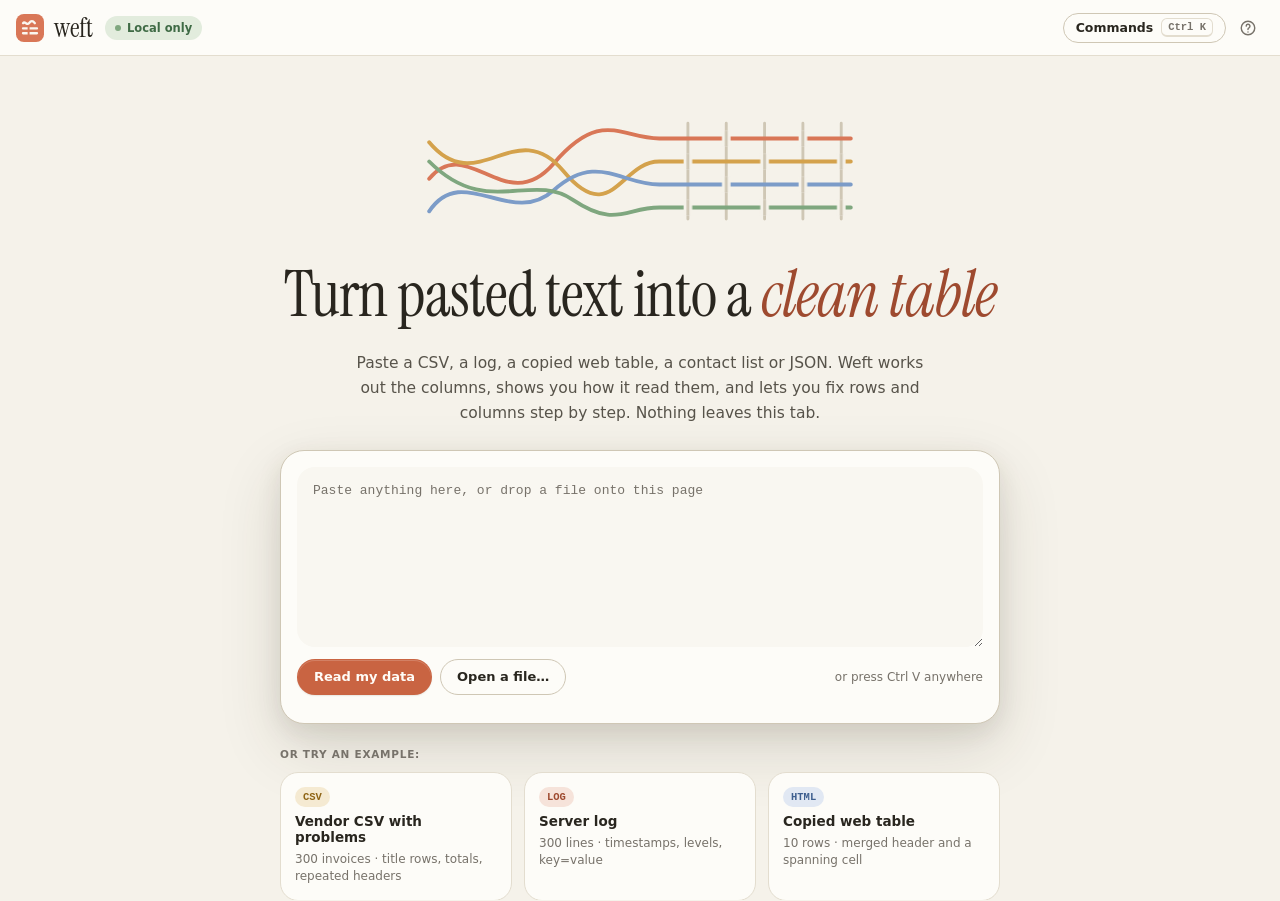
==== index.html @ 5b4f025d "feat: add progress bar for the first app load" ====
<!DOCTYPE html>
<html lang="en">
<head>
<meta charset="UTF-8">
<meta http-equiv="Content-Security-Policy" content="default-src 'self'; script-src 'self'; worker-src 'self' blob:; style-src 'self' 'unsafe-inline'; img-src 'self' data: blob:; font-src 'self'; connect-src 'none'; frame-src 'none'; object-src 'none'; base-uri 'none'; form-action 'none'">
<meta name="viewport" content="width=device-width, initial-scale=1">
<title>Weft: turn pasted text into clean tables</title>
<meta name="description" content="Paste CSV, logs, copied web tables, contact lists or JSON. Weft detects the columns, shows how it read them, and lets you clean rows and columns step by step. Runs entirely in your browser.">
<meta name="theme-color" content="#F5F2EA" media="(prefers-color-scheme: light)">
<meta name="theme-color" content="#1F1E1C" media="(prefers-color-scheme: dark)">
<link rel="icon" href="favicon.ico" sizes="16x16 32x32 48x48">
<link rel="icon" type="image/svg+xml" href="favicon.svg">
<link rel="preload" href="fonts/InstrumentSerif-Regular.ttf" as="font" type="font/ttf" crossorigin>
<link rel="preload" href="fonts/InstrumentSerif-Italic.ttf" as="font" type="font/ttf" crossorigin>
<link rel="stylesheet" href="css/weft.css">
<script src="js/theme.js"></script>
</head>
<body>
<div class="progress-bar page-progress" id="pageProgress" role="progressbar" aria-busy="true" aria-label="Loading"><i></i></div>
<div class="app">
  <header class="app-header" id="appHeader">
    <div class="brand">
      <img class="mark" src="favicon.svg" alt="" width="28" height="28">
      <span class="wordmark">weft</span>
    </div>
    <button type="button" class="pill-local" id="pillLocal" title="Your data never leaves this browser tab. Network access is blocked by this page's security policy."><i></i>Local only</button>
    <div class="file-meta hidden" id="fileMeta"><span class="fmt-tag" id="fmtTag"></span><span class="file-name" id="fileName"></span></div>
    <span class="spacer"></span>
    <div class="search-box hidden" id="searchBox" role="search">
      <svg width="16" height="16" viewBox="0 0 24 24" fill="none" stroke="currentColor" stroke-width="1.9" stroke-linecap="round" aria-hidden="true"><circle cx="11" cy="11" r="6.5"/><path d="M20 20l-4.2-4.2"/></svg>
      <input id="searchInput" type="search" placeholder="Search rows" aria-label="Search rows" autocomplete="off" spellcheck="false">
      <button type="button" class="btn btn-xs btn-secondary hidden" id="btnSearchStep" title="Keep only matching rows as a recipe step">Make this a step</button>
      <span class="kbd" id="searchHint">Ctrl F</span>
    </div>
    <div class="hdr-actions">
      <button type="button" class="btn btn-secondary btn-sm" id="btnCommands" aria-keyshortcuts="Control+K Meta+K"><span>Commands</span><span class="kbd" id="cmdHint">Ctrl K</span></button>
      <button type="button" class="btn btn-ghost btn-sm hidden hide-sm" id="btnRecipe" aria-haspopup="menu" aria-expanded="false">Recipe
        <svg width="12" height="12" viewBox="0 0 24 24" fill="none" stroke="currentColor" stroke-width="2.2" stroke-linecap="round" aria-hidden="true"><path d="M7 10l5 5 5-5"/></svg></button>
      <button type="button" class="btn btn-ghost btn-sm hidden hide-sm" id="btnNew">New</button>
      <button type="button" class="icon-btn" id="btnHelp" aria-label="Keyboard shortcuts and help" title="Keyboard shortcuts (?)">
        <svg width="18" height="18" viewBox="0 0 24 24" fill="none" stroke="currentColor" stroke-width="1.9" stroke-linecap="round" aria-hidden="true"><circle cx="12" cy="12" r="9"/><path d="M9.6 9.5a2.5 2.5 0 1 1 3.7 2.2c-.8.4-1.3 1-1.3 1.9v.4M12 17.2v.1"/></svg></button>
      <button type="button" class="btn btn-primary btn-sm hidden" id="btnExport">Export</button>
    </div>
  </header>

  <div class="reading-bar hidden" id="readingBar" aria-label="How the input was read"></div>
  <nav class="toolbar hidden" id="toolbar" aria-label="Actions"></nav>
  <div class="scrub hidden" id="scrub">
    <button type="button" class="scrub-end" id="scrubStart">Original</button>
    <div class="scrub-track" id="scrubTrack"></div>
    <button type="button" class="scrub-end" id="scrubEnd">Result</button>
    <span class="scrub-label" id="scrubLabel"></span>
  </div>
  <div class="coach hidden" id="coach" role="region" aria-label="Getting started"></div>

  <main id="emptyView" class="empty-view">
    <svg class="hero" viewBox="0 0 480 140" fill="none" stroke-linecap="round" aria-hidden="true">
      <path class="hw" stroke-width="3" d="M290 20V120M330 20V120M370 20V120M410 20V120M450 20V120"/>
      <path class="thr t1" pathLength="1" stroke-width="4" d="M20 78C60 30 100 120 150 62S220 36 260 36H460"/>
      <path class="thr t2" pathLength="1" stroke-width="4" d="M20 40C70 100 110 10 160 70S220 60 260 60H460"/>
      <path class="thr t3" pathLength="1" stroke-width="4" d="M20 112C55 60 105 130 150 90S220 84 260 84H460"/>
      <path class="thr t4" pathLength="1" stroke-width="4" d="M20 60C80 120 125 70 170 100S225 108 260 108H460"/>
      <path class="over hgap" stroke-width="9" stroke-linecap="butt" d="M330 28V44M410 28V44M290 52V68M370 52V68M450 52V68M330 76V92M410 76V92M290 100V116M370 100V116M450 100V116"/>
      <path class="over hw" stroke-width="3" stroke-linecap="butt" d="M330 28V44M410 28V44M290 52V68M370 52V68M450 52V68M330 76V92M410 76V92M290 100V116M370 100V116M450 100V116"/>
    </svg>
    <h1 id="emptyH1">Turn pasted text into a <span class="h1-accent">clean table</span></h1>
    <p class="lede">Paste a CSV, a log, a copied web table, a contact list or JSON. Weft works out the columns, shows you how it read them, and lets you fix rows and columns step by step. Nothing leaves this tab.</p>
    <div class="session-banner hidden" id="sessionBanner"></div>
    <section class="paste-card" aria-label="Paste your data">
      <textarea id="pasteArea" placeholder="Paste anything here, or drop a file onto this page" aria-label="Paste your data" spellcheck="false"></textarea>
      <div class="paste-actions">
        <button type="button" class="btn btn-primary" id="btnRead">Read my data</button>
        <button type="button" class="btn btn-secondary" id="btnOpen">Open a file…</button>
        <span class="paste-hint" id="pasteHint">or press Ctrl V anywhere</span>
      </div>
      <div class="parse-err" id="parseErr" role="alert"></div>
    </section>
    <section class="examples" aria-labelledby="exLabel">
      <span class="small-label" id="exLabel">Or try an example:</span>
      <div class="examples-grid" id="examplesGrid"></div>
    </section>
    <footer class="footnote">
      <span>Runs offline. No accounts, no uploads, no tracking.</span>
      <button type="button" class="link-btn" id="stressLink">Performance test (200,000 rows)</button>
    </footer>
  </main>

  <div class="workspace hidden" id="workspace">
    <aside class="rail" id="rail" aria-label="Recipe">
      <div class="rail-head">
        <h2>Recipe</h2><span class="count-badge" id="railCount">0</span><span class="spacer"></span>
        <button type="button" class="btn btn-primary btn-xs" id="btnAddStep"><svg width="12" height="12" viewBox="0 0 24 24" fill="none" stroke="currentColor" stroke-width="2.4" stroke-linecap="round" aria-hidden="true"><path d="M12 5v14M5 12h14"/></svg>Add step</button>
      </div>
      <div class="rail-list" id="railList"></div>
      <div class="rail-foot">
        <button type="button" class="btn btn-xs btn-ghost" id="btnRailSave">Save</button>
        <button type="button" class="btn btn-xs btn-ghost" id="btnRailLib">Library</button>
        <button type="button" class="btn btn-xs btn-ghost" id="btnRailText">Edit as text</button>
      </div>
    </aside>
    <section class="grid-wrap" aria-label="Data">
      <div class="progress-bar hidden" id="progress" role="progressbar" aria-busy="true" aria-label="Working"><i></i></div>
      <div class="vfilter hidden" id="vfilter" style="display:flex;align-items:center;gap:10px;padding:8px 16px;background:var(--slate-wash);font:500 12.5px var(--sans);border-bottom:1px solid var(--border)"></div>
      <div class="gscroll" id="gscroll" tabindex="0" role="grid" aria-label="Table" aria-multiselectable="true">
        <div id="grid" class="gsizer-wrap">
          <div class="gsizer" id="gsizer">
            <div class="ghead" id="ghead" role="row" aria-rowindex="1"></div>
            <div class="gbody" id="gbody"></div>
            <div class="selrect hidden" id="selrect"></div>
          </div>
        </div>
        <div class="grid-empty hidden" id="gridEmpty"></div>
      </div>
    </section>
    <aside class="inspector" id="inspector" aria-label="Inspector">
      <div class="insp-tabs" id="inspTabs" role="tablist">
        <button type="button" class="insp-tab" role="tab" data-tab="suggestions" aria-selected="true">Suggestions<span class="count-badge hidden" id="issueCount"></span></button>
        <button type="button" class="insp-tab" role="tab" data-tab="column" aria-selected="false" tabindex="-1">Column</button>
        <button type="button" class="insp-tab" role="tab" data-tab="cell" aria-selected="false" tabindex="-1">Cell</button>
      </div>
      <div class="insp-body" id="inspBody" role="tabpanel"></div>
    </aside>
  </div>
  <footer class="status-bar hidden" id="statusBar" aria-live="off"></footer>
</div>

<div class="drop-overlay" id="dropOverlay" aria-hidden="true"><img src="favicon.svg" alt=""><b>Drop to read this file</b><span id="dropName" style="font:500 13px var(--mono);color:var(--ink-dim)"></span></div>
<div class="toast-root" id="toastRoot" aria-live="polite"></div>
<div id="srAnnounce" class="sr-only" aria-live="polite" aria-atomic="true"></div>
<input type="file" id="fileInput" hidden accept=".csv,.tsv,.txt,.json,.ndjson,.log,.md,.html,.htm,.tab,.dat,.xlsx,.xlsm,.xlsb,.xls,.ods,text/*,application/json">
<input type="file" id="refInput" hidden accept=".csv,.tsv,.txt,.json,.ndjson,.log,.xlsx,.xls,.ods,text/*,application/json">
<input type="file" id="recipeInput" hidden accept=".txt,.weft,text/plain">

<script src="js/core/00-util.js"></script>
<script src="js/core/10-values.js"></script>
<script src="js/core/20-parse.js"></script>
<script src="js/core/30-detect.js"></script>
<script src="js/core/40-ops-base.js"></script>
<script src="js/core/41-ops-text.js"></script>
<script src="js/core/42-ops-rows.js"></script>
<script src="js/core/43-ops-cols.js"></script>
<script src="js/core/44-ops-reshape.js"></script>
<script src="js/core/50-synthesis.js"></script>
<script src="js/core/60-pipeline.js"></script>
<script src="js/core/70-insights.js"></script>
<script src="js/core/80-samples.js"></script>
<script src="js/core/90-engine.js"></script>
<script src="js/ui/00-dom.js"></script>
<script src="js/ui/05-engine-client.js"></script>
<script src="js/ui/10-state.js"></script>
<script src="js/ui/20-selection.js"></script>
<script src="js/ui/25-grid.js"></script>
<script src="js/ui/30-forms.js"></script>
<script src="js/ui/35-dialogs.js"></script>
<script src="js/ui/40-commands.js"></script>
<script src="js/ui/45-palette-menus.js"></script>
<script src="js/ui/50-panels.js"></script>
<script src="js/ui/55-inspector.js"></script>
<script src="js/ui/60-reading.js"></script>
<script src="js/ui/65-export-recipes.js"></script>
<script src="js/ui/68-xlsx.js"></script>
<script src="js/ui/75-perf.js"></script>
<script src="js/ui/70-input.js"></script>
<script src="js/ui/90-app.js"></script>
</body>
</html>
---- css/weft.css ----
@font-face{font-family:"Instrument Serif";src:url("../fonts/InstrumentSerif-Regular.ttf") format("truetype");font-weight:400;font-style:normal;font-display:swap}
@font-face{font-family:"Instrument Serif";src:url("../fonts/InstrumentSerif-Italic.ttf") format("truetype");font-weight:400;font-style:italic;font-display:swap}
:root{
  --display:"Instrument Serif",ui-serif,"Iowan Old Style","New York",Georgia,serif;
  --bg:#F5F2EA;--bg-2:#EFEBE0;--surface:#FDFCF8;--surface-2:#F9F7F1;--raised:#EEEADF;--raised-2:#E5E0D2;
  --border:#E3DDCF;--border-hi:#CFC7B5;--line:#EAE5D8;
  --ink:#29261F;--ink-dim:#57534A;--ink-mute:#77726A;
  --clay:#C96442;--clay-hi:#B5573A;--clay-soft:#D97757;--clay-wash:#F6E3DA;--clay-ink:#9E4A2F;--on-clay:#FFFCF7;
  --primary:#C96442;--primary-hi:#B5573A;--primary-wash:#F6E3DA;--on-primary:#FFFCF7;
  --ochre:#8F6516;--ochre-line:#D4A24C;--ochre-wash:#F5EAD2;
  --sage:#3F6B45;--sage-line:#7FA77F;--sage-wash:#E2ECDD;
  --slate:#3E5F8F;--slate-line:#7C9CC8;--slate-wash:#E1E8F3;
  --rose:#A8423B;--rose-line:#D98077;--rose-wash:#F6DFDB;
  --stone:#6C675D;--stone-line:#B3AC9E;--stone-wash:#ECE8DF;
  --sel-wash:#F4E4DA;--sel-line:#E4B8A3;--focus:#C96442;
  --scrim:rgba(41,38,31,.34);
  --shadow-1:0 1px 2px rgba(60,48,30,.06),0 1px 1px rgba(60,48,30,.04);
  --shadow-2:0 2px 6px rgba(60,48,30,.06),0 10px 28px rgba(60,48,30,.08);
  --shadow-3:0 8px 24px rgba(60,48,30,.10),0 24px 64px rgba(60,48,30,.14);
  --r-xs:6px;--r-sm:9px;--r-md:13px;--r-lg:18px;--r-xl:24px;--r-pill:999px;
  --row-h:34px;
  --ease:cubic-bezier(.2,.8,.2,1);
  --serif:ui-serif,"Iowan Old Style","New York","Palatino Linotype",Palatino,"Book Antiqua",Georgia,serif;
  --sans:ui-sans-serif,-apple-system,BlinkMacSystemFont,"Segoe UI Variable Text","Segoe UI",system-ui,Roboto,"Helvetica Neue",Arial,sans-serif;
  --mono:ui-monospace,"SF Mono","Cascadia Code","Cascadia Mono","Roboto Mono",Menlo,Consolas,monospace;
  color-scheme:light;
}
@media(prefers-color-scheme:dark){:root:not([data-theme="light"]){
  --bg:#1F1E1C;--bg-2:#262523;--surface:#2A2926;--surface-2:#2F2E2B;--raised:#383632;--raised-2:#43413C;
  --border:#3C3A36;--border-hi:#57544D;--line:#35332F;
  --ink:#F2EFE7;--ink-dim:#CFCAC0;--ink-mute:#A39E94;
  --clay:#E08A6A;--clay-hi:#EB9B7C;--clay-soft:#D97757;--clay-wash:#46302A;--clay-ink:#F0A487;--on-clay:#1F1E1C;
  --primary:#E08A6A;--primary-hi:#EB9B7C;--primary-wash:#46302A;--on-primary:#1F1E1C;
  --ochre:#E6BD6E;--ochre-line:#C9993F;--ochre-wash:#3E3421;
  --sage:#9CC79B;--sage-line:#6F9A70;--sage-wash:#2B3A2B;
  --slate:#A4BDE3;--slate-line:#6F8DBB;--slate-wash:#2A3445;
  --rose:#EE9A91;--rose-line:#C46A60;--rose-wash:#452B28;
  --stone:#C4BEB2;--stone-line:#7E786D;--stone-wash:#393732;
  --sel-wash:#43332C;--sel-line:#7D5646;--focus:#E08A6A;
  --scrim:rgba(0,0,0,.5);
  --shadow-1:0 1px 2px rgba(0,0,0,.3);
  --shadow-2:0 2px 8px rgba(0,0,0,.3),0 10px 28px rgba(0,0,0,.28);
  --shadow-3:0 10px 30px rgba(0,0,0,.4),0 24px 64px rgba(0,0,0,.45);
  color-scheme:dark;
}}
:root[data-theme="dark"]{
  --bg:#1F1E1C;--bg-2:#262523;--surface:#2A2926;--surface-2:#2F2E2B;--raised:#383632;--raised-2:#43413C;
  --border:#3C3A36;--border-hi:#57544D;--line:#35332F;
  --ink:#F2EFE7;--ink-dim:#CFCAC0;--ink-mute:#A39E94;
  --clay:#E08A6A;--clay-hi:#EB9B7C;--clay-soft:#D97757;--clay-wash:#46302A;--clay-ink:#F0A487;--on-clay:#1F1E1C;
  --primary:#E08A6A;--primary-hi:#EB9B7C;--primary-wash:#46302A;--on-primary:#1F1E1C;
  --ochre:#E6BD6E;--ochre-line:#C9993F;--ochre-wash:#3E3421;
  --sage:#9CC79B;--sage-line:#6F9A70;--sage-wash:#2B3A2B;
  --slate:#A4BDE3;--slate-line:#6F8DBB;--slate-wash:#2A3445;
  --rose:#EE9A91;--rose-line:#C46A60;--rose-wash:#452B28;
  --stone:#C4BEB2;--stone-line:#7E786D;--stone-wash:#393732;
  --sel-wash:#43332C;--sel-line:#7D5646;--focus:#E08A6A;
  --scrim:rgba(0,0,0,.5);
  --shadow-1:0 1px 2px rgba(0,0,0,.3);
  --shadow-2:0 2px 8px rgba(0,0,0,.3),0 10px 28px rgba(0,0,0,.28);
  --shadow-3:0 10px 30px rgba(0,0,0,.4),0 24px 64px rgba(0,0,0,.45);
  color-scheme:dark;
}
:root[data-density="comfortable"]{--row-h:38px}
:root[data-density="compact"]{--row-h:28px}

*{margin:0;padding:0;box-sizing:border-box}
html,body{height:100%}
body{background:var(--bg);color:var(--ink);font:450 13.5px/1.5 var(--sans);-webkit-font-smoothing:antialiased;overflow:hidden}
button,input,select,textarea{font:inherit;color:inherit}
button{cursor:pointer;border:0;background:none}
::selection{background:var(--clay-wash)}
:focus-visible{outline:2px solid var(--focus);outline-offset:2px;border-radius:var(--r-xs)}
.hidden{display:none!important}
.sr-only{position:absolute;width:1px;height:1px;overflow:hidden;clip:rect(0 0 0 0);white-space:nowrap}
svg{display:block;flex:none}
*{scrollbar-width:thin;scrollbar-color:var(--border-hi) transparent}
*::-webkit-scrollbar{width:10px;height:10px}
*::-webkit-scrollbar-thumb{background:var(--border-hi);border-radius:10px;border:3px solid transparent;background-clip:padding-box}
*::-webkit-scrollbar-track{background:transparent}

.app{height:100vh;height:100dvh;display:flex;flex-direction:column}

.btn{display:inline-flex;align-items:center;justify-content:center;gap:8px;height:36px;padding:0 16px;border-radius:var(--r-pill);font:600 13px var(--sans);white-space:nowrap;border:1px solid transparent;transition:background .12s,box-shadow .12s,transform .08s,border-color .12s,color .12s}
.btn:active{transform:scale(.97)}
.btn-primary{background:var(--primary);color:var(--on-primary);box-shadow:0 1px 0 rgba(255,255,255,.18) inset,var(--shadow-1)}
.btn-primary:hover{background:var(--primary-hi)}
.btn-secondary{background:var(--surface);color:var(--ink);border-color:var(--border-hi)}
.btn-secondary:hover{background:var(--surface-2);border-color:var(--ink-mute)}
.btn-ghost{color:var(--ink-dim)}
.btn-ghost:hover{background:var(--raised);color:var(--ink)}
.btn-danger{background:var(--rose);color:var(--surface)}
.btn-danger:hover{filter:brightness(1.05)}
.btn-sm{height:30px;padding:0 12px;font-size:12.5px}
.btn-xs{height:26px;padding:0 10px;font-size:12px}
.btn[disabled],.btn[aria-disabled="true"]{opacity:.45;cursor:not-allowed;transform:none;box-shadow:none}
.icon-btn{width:32px;height:32px;display:inline-flex;align-items:center;justify-content:center;border-radius:var(--r-pill);color:var(--ink-mute);transition:background .12s,color .12s}
.icon-btn:hover{background:var(--raised);color:var(--ink)}
.icon-btn.sm{width:26px;height:26px}
.icon-btn[aria-pressed="true"]{color:var(--clay);background:var(--clay-wash)}
.kbd{font:600 10.5px/1 var(--mono);padding:3px 6px;border-radius:6px;background:var(--surface);border:1px solid var(--border);border-bottom-width:2px;color:var(--ink-mute);white-space:nowrap}
.btn-primary .kbd{background:transparent;border-color:rgba(255,255,255,.35);color:inherit;opacity:.85}

.app-header{height:56px;display:flex;align-items:center;gap:12px;padding:0 16px;background:var(--surface);border-bottom:1px solid var(--border);flex:none;position:relative;z-index:5}
.brand{display:flex;align-items:center;gap:10px;flex:none}
.brand .mark{width:28px;height:28px}
.wordmark{font:400 27px/1 var(--display);letter-spacing:-.01em;color:var(--ink)}
.pill-local{display:inline-flex;align-items:center;gap:6px;height:24px;padding:0 10px;border-radius:var(--r-pill);background:var(--sage-wash);color:var(--sage);font:600 11.5px var(--sans);cursor:help}
.pill-local i{width:6px;height:6px;border-radius:50%;background:var(--sage-line);display:block}
.file-meta{display:flex;align-items:center;gap:8px;min-width:0;padding-left:12px;border-left:1px solid var(--border);margin-left:4px}
.fmt-tag{font:600 10.5px/1 var(--mono);padding:5px 8px;border-radius:var(--r-pill);background:var(--raised);color:var(--ink-dim);letter-spacing:.03em;white-space:nowrap}
.file-name{font:600 13px var(--sans);color:var(--ink-dim);max-width:260px;overflow:hidden;text-overflow:ellipsis;white-space:nowrap}
.spacer{flex:1}
.search-box{display:flex;align-items:center;gap:8px;height:36px;padding:0 6px 0 12px;background:var(--bg);border:1px solid var(--border);border-radius:var(--r-pill);width:min(300px,28vw);transition:border-color .12s,background .12s}
.search-box:focus-within{border-color:var(--clay);background:var(--surface)}
.search-box svg{color:var(--ink-mute)}
.search-box input{flex:1;min-width:0;border:0;background:transparent;outline:none;font:500 13px var(--sans)}
.search-box input::placeholder{color:var(--ink-mute)}
.search-box .btn-xs{height:24px}
.hdr-actions{display:flex;align-items:center;gap:6px}

.reading-bar{min-height:44px;display:flex;align-items:center;flex-wrap:wrap;gap:8px 10px;padding:6px 16px;background:var(--surface);border-bottom:1px solid var(--border);flex:none}
.small-label{font:650 10.5px var(--sans);text-transform:uppercase;letter-spacing:.07em;color:var(--ink-mute)}
.kind-badge{display:inline-flex;align-items:center;gap:6px;height:28px;padding:0 12px;border-radius:var(--r-pill);background:var(--clay-wash);color:var(--clay-ink);font:650 12.5px var(--sans)}
.rb-counts{font:500 12.5px var(--mono);color:var(--ink-dim)}
.rb-chip{height:28px;padding:0 12px;border-radius:var(--r-pill);border:1px dashed var(--border-hi);color:var(--ink-dim);font:550 12px var(--sans);transition:all .12s}
.rb-chip:hover{border-style:solid;border-color:var(--ink-mute);color:var(--ink);background:var(--surface-2)}
.rb-warn{font:500 12px var(--sans);color:var(--ochre);display:flex;align-items:center;gap:6px;max-width:520px}
.rb-warn span{overflow:hidden;text-overflow:ellipsis;white-space:nowrap}

.toolbar{height:46px;display:flex;align-items:center;gap:2px;padding:0 12px;background:var(--surface-2);border-bottom:1px solid var(--border);flex:none;overflow-x:auto;overflow-y:hidden}
.tb-btn{height:32px;display:inline-flex;align-items:center;gap:6px;padding:0 10px;border-radius:var(--r-pill);font:600 12.5px var(--sans);color:var(--ink-dim);white-space:nowrap;transition:background .12s,color .12s}
.tb-btn:hover,.tb-btn[aria-expanded="true"]{background:var(--raised);color:var(--ink)}
.tb-btn[aria-expanded="true"]{box-shadow:inset 0 0 0 1px var(--border-hi)}
.tb-btn svg{color:var(--ink-mute)}
.tb-btn[aria-disabled="true"]{opacity:.45;cursor:not-allowed}
.tb-narrow{display:none}
.tb-narrow-label,.tb-mid-label{display:none}
@media(max-width:1100px){.tb-mid-label{display:inline}}
@media(max-width:900px){.tb-narrow-label{display:inline}}
@media(max-width:640px){.tb-narrow-label,.tb-mid-label{display:none}}
@media(max-width:900px){.tb-narrow{display:inline-flex}.tb-wide{display:none}.tb-check{display:none}}
.tb-sep{width:1px;height:20px;background:var(--border);margin:0 6px;flex:none}
.tb-check{display:inline-flex;align-items:center;gap:8px;font:550 12.5px var(--sans);color:var(--ink-dim);padding:0 10px;height:32px;border-radius:var(--r-pill);cursor:pointer;white-space:nowrap}
.tb-check:hover{background:var(--raised)}

.scrub{height:44px;display:flex;align-items:center;gap:12px;padding:0 16px;background:var(--surface);border-bottom:1px solid var(--border);flex:none}
.scrub-end{font:650 10.5px var(--sans);text-transform:uppercase;letter-spacing:.07em;color:var(--ink-mute);cursor:pointer;white-space:nowrap}
.scrub-end:hover{color:var(--ink)}
.scrub-track{position:relative;flex:1;height:24px;min-width:120px}
.scrub-track .rail-line{position:absolute;left:8px;right:8px;top:11px;height:2px;border-radius:2px;background:var(--border)}
.scrub-track .fill-line{position:absolute;left:8px;top:11px;height:2px;border-radius:2px;background:var(--ink-mute)}
.scrub-track .tick{position:absolute;top:7px;width:10px;height:10px;border-radius:50%;margin-left:-5px;border:2px solid var(--surface);box-shadow:0 0 0 1px var(--border-hi)}
.scrub-track input{position:absolute;inset:0;width:100%;margin:0;background:transparent;-webkit-appearance:none;appearance:none;cursor:pointer}
.scrub-track input::-webkit-slider-runnable-track{height:24px;background:transparent}
.scrub-track input::-moz-range-track{height:24px;background:transparent}
.scrub-track input::-webkit-slider-thumb{-webkit-appearance:none;width:18px;height:18px;margin-top:3px;border-radius:50%;background:var(--clay);border:3px solid var(--surface);box-shadow:0 0 0 1px var(--clay),var(--shadow-1)}
.scrub-track input::-moz-range-thumb{width:14px;height:14px;border-radius:50%;background:var(--clay);border:3px solid var(--surface);box-shadow:0 0 0 1px var(--clay)}
.scrub-label{font:500 12px var(--sans);color:var(--ink-dim);max-width:40%;overflow:hidden;text-overflow:ellipsis;white-space:nowrap}
.scrub-label b{font-weight:650;color:var(--ink)}

.coach{display:flex;align-items:center;gap:16px;padding:10px 16px;background:var(--clay-wash);color:var(--ink);border-bottom:1px solid var(--border);flex:none;overflow-x:auto}
.coach ol{display:flex;gap:20px;list-style:none;flex:1}
.coach li{display:flex;align-items:center;gap:8px;font:500 12.5px var(--sans);white-space:nowrap}
.coach li .n{width:20px;height:20px;border-radius:50%;background:var(--clay);color:var(--on-clay);font:700 11px/20px var(--sans);text-align:center;flex:none}
.coach li button{font:600 12px var(--sans);color:var(--clay-ink);text-decoration:underline;text-underline-offset:3px}
.pulse-ring{outline:3px solid var(--clay)!important;outline-offset:2px;border-radius:var(--r-sm)}

.workspace{flex:1;display:flex;min-height:0;position:relative}
.rail{width:288px;flex:none;background:var(--surface);border-right:1px solid var(--border);display:flex;flex-direction:column;min-height:0}
.rail-head{display:flex;align-items:center;gap:8px;padding:14px 14px 10px 18px}
.rail-head h2{font:400 21px/1 var(--display)}
.count-badge{font:600 10.5px/1 var(--mono);padding:4px 7px;border-radius:var(--r-pill);background:var(--raised);color:var(--ink-mute)}
.rail-list{flex:1;overflow-y:auto;padding:4px 0 16px;position:relative}
.rail-empty{margin:8px 16px;padding:16px;border-radius:var(--r-md);background:var(--surface-2);border:1px dashed var(--border-hi);color:var(--ink-dim);font:500 12.5px/1.55 var(--sans)}
.rail-foot{display:flex;gap:6px;padding:10px 12px;border-top:1px solid var(--border);flex-wrap:wrap}
.tl{position:relative}
.tl::before{content:"";position:absolute;left:25px;top:0;bottom:0;width:2px;background:var(--tl,var(--border))}
.tl.muted::before{background:repeating-linear-gradient(to bottom,var(--tl) 0 4px,transparent 4px 8px)}
.tl.tl-start::before{top:25px}
.tl.tl-end::before{bottom:auto;height:25px}
.tl-start .step-card,.tl-end .step-card{padding-top:12px;padding-bottom:12px}
.tl-node{position:absolute;left:15px;top:14px;width:22px;height:22px;border-radius:50%;display:flex;align-items:center;justify-content:center;font:700 10px/1 var(--mono);color:var(--surface);background:var(--tl);z-index:1;box-shadow:0 0 0 3px var(--surface)}
.tl.muted .tl-node{background:var(--surface);color:var(--tl);box-shadow:0 0 0 3px var(--surface),inset 0 0 0 2px var(--tl)}
.tl.err .tl-node{background:var(--rose-wash);color:var(--rose);box-shadow:0 0 0 3px var(--surface),inset 0 0 0 2px var(--rose)}
.tl-start .tl-node{width:14px;height:14px;left:19px;top:18px;border-radius:50%;background:var(--surface);box-shadow:0 0 0 3px var(--surface),inset 0 0 0 2px var(--ink-mute)}
.tl-end .tl-node{width:14px;height:14px;left:19px;top:18px;border-radius:4px;background:var(--ink)}
.step-card{margin:4px 12px 4px 46px;padding:10px 12px;border-radius:var(--r-md);border:1px solid transparent;cursor:pointer;transition:background .12s,border-color .12s,box-shadow .12s;position:relative}
.step-card:hover{background:var(--surface-2);border-color:var(--border)}
.step-card.active{background:var(--surface);border-color:var(--border-hi);box-shadow:var(--shadow-2)}
.tl.muted .step-card{opacity:.6}
.tl.muted .sc-name{text-decoration:line-through}
.tl.drop-before .step-card{box-shadow:0 -3px 0 var(--clay)}
.tl.dragging .step-card{box-shadow:var(--shadow-3);transform:rotate(1deg)}
.sc-row1{display:flex;align-items:center;gap:6px}
.sc-name{font:650 13px var(--sans);flex:1;min-width:0;overflow:hidden;text-overflow:ellipsis;white-space:nowrap}
.sc-desc{font:450 12px/1.45 var(--sans);color:var(--ink-dim);margin-top:2px;display:-webkit-box;-webkit-line-clamp:2;-webkit-box-orient:vertical;overflow:hidden;word-break:break-word}
.sc-chips{display:flex;flex-wrap:wrap;gap:4px;margin-top:6px}
.sc-err{font:500 12px/1.4 var(--sans);color:var(--rose);margin-top:6px}
.sc-warn{font:500 11.5px/1.4 var(--sans);color:var(--ochre);margin-top:6px}
.sc-actions{display:flex;gap:0;margin-right:-6px}
.sc-actions .icon-btn{width:24px;height:24px;color:var(--ink-mute)}
.sc-meta{font:500 12px var(--mono);color:var(--ink-mute)}
.grip{cursor:grab;color:var(--ink-mute);opacity:.6}
.grip:hover{opacity:1}
.chip{display:inline-flex;align-items:center;height:20px;padding:0 8px;border-radius:var(--r-pill);font:600 10.5px/1 var(--mono);white-space:nowrap;background:var(--raised);color:var(--ink-dim)}
.c-rewrite{background:var(--ochre-wash);color:var(--ochre)}.c-remove{background:var(--rose-wash);color:var(--rose)}.c-add{background:var(--sage-wash);color:var(--sage)}.c-reshape{background:var(--slate-wash);color:var(--slate)}.c-structure{background:var(--clay-wash);color:var(--clay-ink)}.c-manual{background:var(--stone-wash);color:var(--stone)}.c-warn{background:var(--ochre-wash);color:var(--ochre)}
.t-rewrite{--tl:var(--ochre-line)}.t-remove{--tl:var(--rose-line)}.t-add{--tl:var(--sage-line)}.t-reshape{--tl:var(--slate-line)}.t-structure{--tl:var(--clay-soft)}.t-manual{--tl:var(--stone-line)}

.grid-wrap{flex:1;min-width:0;display:flex;flex-direction:column;position:relative;background:var(--surface)}
.gscroll{flex:1;overflow:auto;position:relative;outline:none;overscroll-behavior:contain}
.gscroll:focus-visible{outline:none;box-shadow:inset 0 0 0 2px var(--focus)}
.gsizer{position:relative}
.ghead{position:sticky;top:0;z-index:4;display:flex;background:var(--surface-2);border-bottom:1px solid var(--border-hi);height:40px;width:max-content;min-width:100%}
.gh{position:relative;flex:none;display:flex;align-items:center;gap:6px;padding:0 6px 0 12px;height:40px;border-right:1px solid var(--line);font:650 12.5px var(--sans);color:var(--ink);cursor:pointer;user-select:none}
.gh:hover{background:var(--raised)}
.gh.idx{position:sticky;left:0;z-index:5;background:var(--surface-2);justify-content:center;padding:0;color:var(--ink-mute);font:600 11px var(--mono);cursor:default;border-right:1px solid var(--border-hi)}
.gh-name{flex:1;min-width:0;overflow:hidden;text-overflow:ellipsis;white-space:nowrap}
.typebadge{font:700 9px/1 var(--mono);letter-spacing:.04em;padding:3px 5px;border-radius:5px;background:var(--raised);color:var(--ink-mute);flex:none;cursor:pointer}
.t-number .typebadge{background:var(--slate-wash);color:var(--slate)}
.t-date .typebadge{background:var(--sage-wash);color:var(--sage)}
.gh-sort{color:var(--clay);flex:none}
.gh-menu{width:22px;height:22px;border-radius:6px;display:flex;align-items:center;justify-content:center;color:var(--ink-mute);flex:none}
.gh-menu:hover{background:var(--raised-2);color:var(--ink)}
.gresize{position:absolute;right:-3px;top:0;bottom:0;width:7px;cursor:col-resize;z-index:2}
.gresize:hover,.gresize.on{background:var(--clay);opacity:.5}
.gh.colsel{background:var(--sel-wash);box-shadow:inset 0 -2px 0 var(--clay)}
.gh.drop-left{box-shadow:inset 3px 0 0 var(--clay)}
.gbody{position:relative;contain:layout style}
.grow{position:absolute;left:0;display:flex;height:var(--row-h);width:max-content;min-width:100%;contain:layout style}
.gc{flex:none;contain:layout paint style;height:var(--row-h);line-height:var(--row-h);padding:0 12px;border-right:1px solid var(--line);border-bottom:1px solid var(--line);font:450 12.5px/var(--row-h) var(--mono);font-variant-numeric:tabular-nums;white-space:pre;overflow:hidden;text-overflow:ellipsis;background:var(--surface);color:var(--ink);cursor:cell}
.grow.even .gc{background:var(--surface-2)}
.gc.num{text-align:right}
.gc.idx{position:sticky;left:0;z-index:2;text-align:right;color:var(--ink-mute);background:var(--surface-2);border-right:1px solid var(--border-hi);font-size:11px;cursor:pointer;user-select:none}
.grow:hover .gc{background:var(--raised)}
.grow:hover .gc.idx{color:var(--ink);box-shadow:inset 3px 0 0 var(--clay-soft)}
.gc.empty{background-image:repeating-linear-gradient(135deg,transparent 0 5px,var(--line) 5px 6px)}
.gc.colsel,.grow.even .gc.colsel{background:var(--sel-wash)}
.grow.sel .gc,.grow.sel:hover .gc{background:var(--sel-wash);background-image:none}
.grow.sel .gc.idx{background:var(--clay);color:var(--on-clay);box-shadow:none}
.gc.changed{background:var(--ochre-wash)!important;box-shadow:inset 0 -2px 0 var(--ochre-line)}
.gc.pending{color:transparent}
.gc.cursor{outline:2px solid var(--focus);outline-offset:-2px}
.gc .ws{color:var(--clay-ink);opacity:.85}
.selrect{position:absolute;pointer-events:none;border:2px solid var(--focus);border-radius:4px;background:color-mix(in srgb,var(--clay) 8%,transparent);z-index:3}
.grid-empty{position:absolute;inset:40px 0 0;display:flex;align-items:center;justify-content:center;color:var(--ink-mute);font:500 13px var(--sans);pointer-events:none}
.cell-edit{position:absolute;z-index:6;font:450 12.5px var(--mono);padding:0 11px;border:2px solid var(--clay);border-radius:4px;background:var(--surface);color:var(--ink);outline:none;box-shadow:var(--shadow-2)}

.inspector{width:336px;flex:none;background:var(--surface);border-left:1px solid var(--border);display:flex;flex-direction:column;min-height:0}
.insp-tabs{display:flex;gap:4px;padding:10px 12px;border-bottom:1px solid var(--border)}
.insp-tab{flex:1;height:32px;border-radius:var(--r-pill);font:600 12.5px var(--sans);color:var(--ink-mute)}
.insp-tab:hover{color:var(--ink);background:var(--surface-2)}
.insp-tab[aria-selected="true"]{background:var(--raised);color:var(--ink)}
.insp-tab .count-badge{margin-left:4px}
.insp-body{flex:1;overflow-y:auto;padding:12px}
.issue-card{padding:12px 12px 12px 14px;border-radius:var(--r-md);background:var(--surface);border:1px solid var(--border);margin-bottom:8px;position:relative;overflow:hidden;transition:opacity .15s,transform .15s}
.issue-card::before{content:"";position:absolute;left:0;top:10px;bottom:10px;width:3px;border-radius:0 3px 3px 0;background:var(--stone-line)}
.issue-card.sev-high::before{background:var(--rose-line)}
.issue-card.sev-medium::before{background:var(--ochre-line)}
.ic-top{display:flex;gap:8px;align-items:flex-start}
.ic-title{font:650 13px/1.35 var(--sans);flex:1}
.ic-detail{font:450 12px/1.5 var(--sans);color:var(--ink-dim);margin:4px 0 10px;word-break:break-word}
.ic-actions{display:flex;gap:6px;justify-content:flex-end}
.fixed-line{font:600 12px var(--sans);color:var(--sage);padding:8px 12px;margin-bottom:8px;border-radius:var(--r-md);background:var(--sage-wash);display:flex;justify-content:space-between;align-items:center}
.fixed-line button{font-weight:700;text-decoration:underline;text-underline-offset:3px;color:inherit}
.all-clear{text-align:center;padding:40px 16px;color:var(--ink-dim);font:450 12.5px/1.55 var(--sans)}
.all-clear img{width:44px;height:44px;margin:0 auto 12px;opacity:.5}
.all-clear b{display:block;font:400 20px var(--display);color:var(--ink);margin-bottom:6px}
.prof-head{font:600 15px var(--serif);margin-bottom:2px;word-break:break-word}
.prof-sub{font:500 12px var(--sans);color:var(--ink-mute);margin-bottom:12px}
.kv{display:grid;grid-template-columns:auto 1fr;gap:6px 12px;font:500 12.5px var(--sans);margin-bottom:16px}
.kv dt{color:var(--ink-mute)}
.kv dd{font:500 12.5px var(--mono);text-align:right;word-break:break-all}
.topv{display:flex;flex-direction:column;gap:6px}
.topv button{text-align:left;display:grid;grid-template-columns:1fr auto;gap:2px 8px;padding:6px 8px;border-radius:var(--r-sm)}
.topv button:hover{background:var(--surface-2)}
.topv .tv{font:500 12px var(--mono);overflow:hidden;text-overflow:ellipsis;white-space:nowrap}
.topv .tc{font:600 11px var(--mono);color:var(--ink-mute)}
.topv .bar{grid-column:1/-1;height:6px;border-radius:6px;background:var(--raised);overflow:hidden}
.topv .bar i{display:block;height:100%;border-radius:6px;background:var(--ink-dim)}
.prof-number .bar i{background:var(--slate-line)}.prof-date .bar i{background:var(--sage-line)}
.cell-full{font:450 12.5px/1.6 var(--mono);white-space:pre-wrap;word-break:break-word;background:var(--surface-2);border:1px solid var(--border);border-radius:var(--r-md);padding:12px;max-height:240px;overflow:auto;margin-bottom:16px}
.lineage{list-style:none;display:flex;flex-direction:column;gap:0}
.lineage li{position:relative;padding:0 0 12px 20px;font:500 12px var(--sans);color:var(--ink-dim)}
.lineage li::before{content:"";position:absolute;left:4px;top:5px;width:8px;height:8px;border-radius:50%;background:var(--clay-soft)}
.lineage li::after{content:"";position:absolute;left:7px;top:15px;bottom:0;width:2px;background:var(--border)}
.lineage li:last-child::after{display:none}
.lineage code{display:block;font:500 12px var(--mono);color:var(--ink);background:var(--surface-2);padding:4px 8px;border-radius:6px;margin-top:3px;white-space:pre-wrap;word-break:break-all}
.sec-title{font:650 10.5px var(--sans);text-transform:uppercase;letter-spacing:.07em;color:var(--ink-mute);margin:4px 0 8px}
.insp-note{font:450 12.5px/1.55 var(--sans);color:var(--ink-dim);padding:20px 8px;text-align:center}

.status-bar{height:32px;display:flex;align-items:center;gap:16px;padding:0 16px;background:var(--surface-2);border-top:1px solid var(--border);font:500 12px var(--sans);color:var(--ink-dim);flex:none;white-space:nowrap;overflow:hidden}
.status-bar b{font-weight:650;color:var(--ink);font-variant-numeric:tabular-nums}
.sb-sel{color:var(--clay-ink)}
.sb-work{display:flex;align-items:center;gap:8px;color:var(--clay-ink)}
.sb-work i{width:8px;height:8px;border-radius:50%;background:var(--clay);animation:breathe 1s ease-in-out infinite}
.progress-bar{position:absolute;left:0;right:0;top:0;height:3px;z-index:6;overflow:hidden;pointer-events:none}
.progress-bar i{position:absolute;top:0;bottom:0;width:30%;border-radius:3px;background:var(--clay);animation:slide 1.1s var(--ease) infinite}
.page-progress{position:fixed;top:0;bottom:auto;height:3px;z-index:1000}
@keyframes slide{0%{left:-30%}100%{left:100%}}
@keyframes breathe{50%{opacity:.35}}
.blink{animation:blink .15s linear}
@keyframes blink{50%{opacity:.3}}

.empty-view{flex:1;overflow-y:auto;display:flex;flex-direction:column;align-items:center;padding:48px 20px 40px;gap:24px}
.hero{width:min(460px,84vw);height:auto;display:block}
.hero .hw{stroke:var(--border-hi)}
.hero .hgap{stroke:var(--bg)}
.hero .t1{stroke:var(--clay-soft)}.hero .t2{stroke:var(--ochre-line)}.hero .t3{stroke:var(--slate-line)}.hero .t4{stroke:var(--sage-line)}
@media(prefers-reduced-motion:no-preference){
  .hero .thr{stroke-dasharray:1;stroke-dashoffset:1;animation:draw 1s var(--ease) forwards}
  .hero .t2{animation-delay:.09s}.hero .t3{animation-delay:.18s}.hero .t4{animation-delay:.27s}
  .hero .over{opacity:0;animation:fade .25s linear 1.25s forwards}
}
@keyframes draw{to{stroke-dashoffset:0}}
@keyframes fade{to{opacity:1}}
.empty-view h1{font:400 clamp(40px,6.2vw,64px)/1.02 var(--display);letter-spacing:-.015em;text-align:center;color:var(--ink);max-width:720px}
.h1-accent{font-style:italic;color:var(--clay-ink)}
.lede{font:450 15.5px/1.6 var(--sans);color:var(--ink-dim);max-width:580px;text-align:center}
.session-banner{width:min(720px,100%);display:flex;align-items:center;gap:12px;flex-wrap:wrap;padding:12px 16px;border-radius:var(--r-lg);background:var(--slate-wash);color:var(--ink);font:500 13px var(--sans)}
.session-banner span{flex:1;min-width:200px}
.paste-card{width:min(720px,100%);background:var(--surface);border:1px solid var(--border);border-radius:var(--r-xl);box-shadow:var(--shadow-2);padding:16px;display:flex;flex-direction:column;gap:12px;transition:border-color .15s,box-shadow .15s}
.paste-card:focus-within{border-color:var(--border-hi);box-shadow:var(--shadow-3)}
.paste-card textarea{width:100%;min-height:180px;resize:vertical;border:0;outline:none;background:var(--surface-2);border-radius:var(--r-lg);padding:14px 16px;font:450 13px/1.6 var(--mono);color:var(--ink)}
.paste-card textarea::placeholder{color:var(--ink-mute)}
.paste-actions{display:flex;align-items:center;gap:8px;flex-wrap:wrap}
.paste-hint{margin-left:auto;font:500 12px var(--sans);color:var(--ink-mute)}
.parse-err{font:500 13px var(--sans);color:var(--rose);display:flex;gap:8px;align-items:flex-start}
.examples{width:min(720px,100%);display:flex;flex-direction:column;gap:12px}
.examples-grid{display:grid;grid-template-columns:repeat(3,1fr);gap:12px}
.example-card{text-align:left;padding:14px;border-radius:var(--r-lg);background:var(--surface);border:1px solid var(--border);display:flex;flex-direction:column;gap:6px;transition:transform .15s var(--ease),box-shadow .15s,border-color .15s}
.example-card:hover{transform:translateY(-2px);box-shadow:var(--shadow-2);border-color:var(--border-hi)}
.example-card:active{transform:translateY(0) scale(.99)}
.example-card .chip{align-self:flex-start}
.ex-title{font:650 13.5px var(--sans)}
.ex-sub{font:450 12px/1.45 var(--sans);color:var(--ink-mute)}
.footnote{font:500 12.5px var(--sans);color:var(--ink-mute);text-align:center;display:flex;flex-direction:column;gap:6px;align-items:center}
.link-btn{font:inherit;color:var(--ink-dim);text-decoration:underline;text-underline-offset:3px}
.link-btn:hover{color:var(--clay-ink)}

.drop-overlay{position:fixed;inset:0;z-index:100;display:flex;flex-direction:column;align-items:center;justify-content:center;gap:16px;background:color-mix(in srgb,var(--bg) 86%,transparent);backdrop-filter:blur(3px);opacity:0;pointer-events:none;transition:opacity .12s}
.drop-overlay.on{opacity:1}
.drop-overlay::before{content:"";position:absolute;inset:24px;border:2px dashed var(--clay);border-radius:var(--r-xl)}
.drop-overlay img{width:84px;height:84px}
.drop-overlay b{font:400 40px var(--display);color:var(--ink)}

.scrim{position:fixed;inset:0;background:var(--scrim);z-index:60;animation:fade .12s linear}
.dialog{position:fixed;left:50%;top:50%;transform:translate(-50%,-50%);z-index:61;width:min(640px,94vw);max-height:min(86vh,820px);display:flex;flex-direction:column;background:var(--surface);border:1px solid var(--border);border-radius:var(--r-xl);box-shadow:var(--shadow-3);animation:pop .16s var(--ease)}
.dialog.wide{width:min(1080px,96vw)}
.dialog.mid{width:min(820px,96vw)}
@keyframes pop{from{opacity:0;transform:translate(-50%,-48%) scale(.98)}}
.dlg-head{display:flex;align-items:center;gap:12px;padding:16px 16px 12px 22px;flex:none}
.dlg-head h2{font:400 24px/1.1 var(--display);letter-spacing:-.005em;flex:1}
.dlg-body{flex:1;min-height:0;overflow-y:auto;padding:4px 22px 16px}
.dlg-foot{display:flex;align-items:center;gap:8px;padding:12px 16px 16px 22px;flex:none;border-top:1px solid var(--line);flex-wrap:wrap}
.dlg-foot .grow-1{flex:1;min-width:120px;font:500 12.5px var(--sans);color:var(--ink-dim)}
.dlg-note{font:450 13px/1.55 var(--sans);color:var(--ink-dim);margin-bottom:12px}

.field{display:flex;flex-direction:column;gap:6px;margin-bottom:14px}
.field>label,.field .flabel{font:600 12.5px var(--sans);color:var(--ink-dim)}
.field .hint{font:450 11.5px var(--sans);color:var(--ink-mute)}
.input,.select,.textarea{height:36px;padding:0 12px;border-radius:var(--r-sm);border:1px solid var(--border-hi);background:var(--surface);font:500 13px var(--sans);color:var(--ink);outline:none;min-width:0;transition:border-color .12s,box-shadow .12s}
.input:focus,.select:focus,.textarea:focus{border-color:var(--clay);box-shadow:0 0 0 3px var(--clay-wash)}
.input.mono,.textarea{font-family:var(--mono);font-size:12.5px}
.textarea{height:auto;min-height:220px;padding:12px;line-height:1.6;resize:vertical;width:100%}
.select{padding-right:28px;appearance:none;background-image:linear-gradient(45deg,transparent 50%,var(--ink-mute) 50%),linear-gradient(135deg,var(--ink-mute) 50%,transparent 50%);background-position:calc(100% - 15px) 16px,calc(100% - 10px) 16px;background-size:5px 5px;background-repeat:no-repeat}
.check{display:flex;align-items:center;gap:10px;font:500 13px var(--sans);color:var(--ink);cursor:pointer;margin-bottom:10px}
.check input,.radio input{width:16px;height:16px;accent-color:var(--clay);flex:none}
.radio{display:flex;gap:10px;align-items:flex-start;padding:10px 12px;border-radius:var(--r-md);border:1px solid var(--border);margin-bottom:8px;cursor:pointer;font:500 13px/1.45 var(--sans)}
.radio:has(input:checked){border-color:var(--clay);background:var(--clay-wash)}
.radio small{display:block;color:var(--ink-mute);font-size:12px}
.col-chips{display:flex;flex-wrap:wrap;gap:6px;max-height:150px;overflow-y:auto;padding:2px}
.col-chip{height:28px;padding:0 12px;border-radius:var(--r-pill);border:1px solid var(--border-hi);font:550 12px var(--sans);color:var(--ink-dim);background:var(--surface);max-width:220px;overflow:hidden;text-overflow:ellipsis;white-space:nowrap}
.col-chip[aria-pressed="true"]{background:var(--clay);border-color:var(--clay);color:var(--on-clay)}
.col-chip.all[aria-pressed="true"]{background:var(--ink);border-color:var(--ink);color:var(--surface)}
.seg{display:inline-flex;padding:3px;border-radius:var(--r-pill);background:var(--raised);gap:2px}
.seg button{height:30px;padding:0 14px;border-radius:var(--r-pill);font:600 12.5px var(--sans);color:var(--ink-dim)}
.seg button[aria-pressed="true"]{background:var(--surface);color:var(--ink);box-shadow:var(--shadow-1)}
.seg.keeprm button[data-v="keep"][aria-pressed="true"]{background:var(--sage-wash);color:var(--sage)}
.seg.keeprm button[data-v="remove"][aria-pressed="true"]{background:var(--rose-wash);color:var(--rose)}
.fb-top{display:flex;align-items:center;gap:8px;flex-wrap:wrap;margin-bottom:12px;font:500 13px var(--sans)}
.fb-top .select{height:32px}
.cond-row{display:grid;grid-template-columns:minmax(120px,1.1fr) minmax(130px,1fr) minmax(120px,1.4fr) 32px;gap:8px;align-items:center;padding:8px;border-radius:var(--r-md);background:var(--surface-2);margin-bottom:8px}
.cond-row .vals{display:flex;gap:6px;align-items:center;min-width:0}
.cond-row .vals .input{flex:1;width:100%}
.preview-box{margin-top:12px;border-radius:var(--r-md);background:var(--surface-2);border:1px solid var(--border);padding:12px;font:500 12.5px var(--sans)}
.pv-line{font:650 13px var(--sans);margin-bottom:8px}
.pv-line .neg{color:var(--rose)}.pv-line .pos{color:var(--sage)}
.pv-err{color:var(--rose);font:500 12.5px var(--sans)}
.pv-warn{color:var(--ochre);font:500 12px var(--sans);margin-bottom:6px}
.mini-table{width:100%;border-collapse:collapse;font:450 11.5px var(--mono);table-layout:fixed}
.mini-table th{font:650 11px var(--sans);color:var(--ink-mute);text-align:left;padding:4px 8px;border-bottom:1px solid var(--border);overflow:hidden;text-overflow:ellipsis;white-space:nowrap}
.mini-table td{padding:4px 8px;border-bottom:1px solid var(--line);overflow:hidden;text-overflow:ellipsis;white-space:nowrap}
.mini-table tr.gone td{color:var(--ink-mute);text-decoration:line-through;text-decoration-color:var(--rose-line)}
.mini-table td.chg{background:var(--ochre-wash)}
.mini-wrap{overflow:auto;max-height:260px;border-radius:var(--r-sm)}
.pv-sec{font:650 10.5px var(--sans);text-transform:uppercase;letter-spacing:.07em;color:var(--ink-mute);margin:10px 0 4px}

.palette{position:fixed;left:50%;top:12vh;transform:translateX(-50%);z-index:61;width:min(660px,94vw);display:flex;flex-direction:column;max-height:min(72vh,660px);overflow:hidden;background:var(--surface);border:1px solid var(--border);border-radius:var(--r-xl);box-shadow:var(--shadow-3);animation:fade .1s linear}
.palette .psearch{flex:none;display:flex;align-items:center;gap:10px;height:58px;padding:0 16px;border-bottom:1px solid var(--line)}
.palette .psearch input{flex:1;border:0;outline:none;background:transparent;font:500 16px var(--sans);min-width:0}
.palette .psearch svg{color:var(--ink-mute)}
.palette .plist{flex:1 1 auto;min-height:0;overflow-y:auto;overscroll-behavior:contain;padding:6px 0 8px}
.palette .pconfig{flex:1 1 auto;min-height:0;overflow-y:auto;padding:16px 20px}
.palette .pfoot,.palette .pfoot-hint{flex:none}
.pfoot-hint{height:34px;display:flex;align-items:center;gap:14px;padding:0 16px;background:var(--surface-2);border-top:1px solid var(--line);font:500 11.5px var(--sans);color:var(--ink-mute)}
.pfoot{display:flex;align-items:center;gap:8px;padding:12px 16px;border-top:1px solid var(--line)}
.pgroup{font:650 10.5px var(--sans);text-transform:uppercase;letter-spacing:.07em;color:var(--ink-mute);padding:12px 20px 4px}
.pitem{display:flex;align-items:center;gap:12px;min-height:40px;padding:7px 12px;margin:0 8px;border-radius:var(--r-md);cursor:pointer}
.pitem .pi-ico{color:var(--ink-mute);display:flex}
.pitem .pi-text{flex:1;min-width:0}
.pitem .pi-title{font:600 13px var(--sans);display:block}
.pitem .pi-group{font:500 11.5px var(--sans);color:var(--ink-mute);margin-left:8px}
.pitem .pi-reason{display:block;font:450 11.5px var(--sans);color:var(--ink-mute)}
.pitem.active{background:var(--clay-wash)}
.pitem.active .pi-title,.pitem.active .pi-ico{color:var(--clay-ink)}
.pitem[aria-disabled="true"] .pi-title{color:var(--ink-mute)}
.pempty{padding:28px;text-align:center;color:var(--ink-mute)}
.pc-title{font:400 22px var(--display);margin-bottom:4px}
.pc-sub{font:450 12.5px var(--sans);color:var(--ink-mute);margin-bottom:16px}

.menu{position:fixed;z-index:70;min-width:230px;max-width:340px;max-height:calc(100vh - 16px);overflow-y:auto;padding:6px;background:var(--surface);border:1px solid var(--border);border-radius:var(--r-lg);box-shadow:var(--shadow-3);animation:fade .1s linear}
.menu-item{width:100%;display:flex;align-items:center;gap:10px;height:34px;padding:0 10px;border-radius:var(--r-sm);font:500 13px var(--sans);color:var(--ink);text-align:left;outline:none}
.menu-item svg{color:var(--ink-mute)}
.menu-item .mi-label{flex:1;min-width:0;overflow:hidden;text-overflow:ellipsis;white-space:nowrap}
.menu-item:hover,.menu-item:focus,.menu-item.open{background:var(--raised)}
.menu-item[aria-disabled="true"]{color:var(--ink-mute);cursor:not-allowed}
.menu-item[aria-disabled="true"]:hover{background:var(--surface-2)}
.menu-item.danger{color:var(--rose)}
.menu-item.danger:hover{background:var(--rose-wash)}
.menu-item[aria-checked="true"]::after{content:"";width:6px;height:6px;border-radius:50%;background:var(--clay)}
.menu-sep{height:1px;background:var(--line);margin:6px 4px}
.menu-head{font:650 10.5px var(--sans);text-transform:uppercase;letter-spacing:.07em;color:var(--ink-mute);padding:8px 10px 4px}

.toast-root{position:fixed;right:24px;bottom:44px;align-items:flex-end!important;z-index:90;display:flex;flex-direction:column;gap:8px;align-items:center;pointer-events:none}
body:has(.dialog) .toast-root,body:has(.palette) .toast-root{bottom:auto;top:16px}
.toast{pointer-events:auto;display:flex;align-items:center;gap:14px;max-width:min(620px,92vw);padding:10px 12px 10px 18px;border-radius:var(--r-pill);background:var(--ink);color:var(--surface);font:550 13px var(--sans);box-shadow:var(--shadow-3);animation:toastIn .16s var(--ease)}
.toast.out{opacity:0;transform:translateY(6px);transition:all .12s}
.toast.err{background:var(--rose);color:var(--surface)}
.toast button{font:700 13px var(--sans);color:var(--clay-soft);padding:4px 8px;border-radius:var(--r-pill)}
.toast.err button{color:var(--surface);text-decoration:underline}
.toast button:hover{background:rgba(255,255,255,.1)}
@keyframes toastIn{from{opacity:0;transform:translateY(8px)}}

.reading-list{display:flex;flex-direction:column;gap:6px}
.reading-item{text-align:left;padding:10px 12px;border-radius:var(--r-md);border:1px solid var(--border)}
.reading-item:hover{background:var(--surface-2)}
.reading-item[aria-pressed="true"]{border-color:var(--clay);background:var(--clay-wash)}
.reading-item b{display:block;font:650 13px var(--sans)}
.reading-item small{font:500 11.5px var(--sans);color:var(--ink-mute)}
.rd-layout{display:grid;grid-template-columns:240px 1fr;gap:20px;min-height:0}
.rd-explain{font:450 12.5px/1.5 var(--sans);color:var(--ink-dim);margin-bottom:12px;padding:10px 12px;border-radius:var(--r-md);background:var(--surface-2)}
.rd-params{display:flex;flex-wrap:wrap;gap:12px 16px;align-items:flex-end;margin-bottom:12px}
.rd-params .field{margin:0}
.rd-params .input{width:90px}
.ruler-wrap{position:relative;overflow:auto;max-height:340px;border-radius:var(--r-md);background:var(--surface-2);border:1px solid var(--border);margin-bottom:12px;outline:none}
.ruler-wrap:focus-visible{box-shadow:0 0 0 3px var(--clay-wash);border-color:var(--clay)}
.ruler-inner{position:relative;display:inline-block;min-width:100%;padding:0 12px 8px}
.ruler{font:500 11px/18px var(--mono);color:var(--ink-mute);white-space:pre;height:36px;position:sticky;top:0;background:var(--surface-2);cursor:pointer;z-index:2}
.ruler-raw{font:450 12.5px/20px var(--mono);white-space:pre;color:var(--ink);cursor:text;position:relative;z-index:1}
.cut{position:absolute;top:0;bottom:0;width:2px;background:var(--clay);z-index:3;cursor:ew-resize}
.cut::before{content:"";position:absolute;top:0;left:-5px;border:6px solid transparent;border-top:8px solid var(--clay)}
.cut-hover{position:absolute;top:0;bottom:0;width:0;border-left:1px dashed var(--clay);z-index:2;pointer-events:none}
.cut-caret{position:absolute;top:36px;bottom:0;width:0;border-left:2px solid var(--slate-line);z-index:2;pointer-events:none}
.band{position:absolute;top:36px;bottom:0;background:var(--clay-wash);opacity:.5;pointer-events:none}

.help-grid{columns:2 300px;column-gap:28px}
.help-sec{break-inside:avoid;margin-bottom:18px}
.help-sec h3{font:600 15px var(--serif);margin-bottom:6px}
.help-row{display:flex;gap:10px;align-items:baseline;padding:4px 0;border-bottom:1px solid var(--line);font:500 12.5px var(--sans)}
.help-row span{flex:1}
.help-row small{display:block;color:var(--ink-mute);font-size:11.5px}
.lib-row{display:flex;align-items:center;gap:10px;padding:10px 12px;border-radius:var(--r-md);border:1px solid var(--border);margin-bottom:8px}
.lib-row .grow-1{flex:1;min-width:0}
.lib-row b{display:block;font:650 13px var(--sans);overflow:hidden;text-overflow:ellipsis;white-space:nowrap}
.lib-row small{font:500 11.5px var(--sans);color:var(--ink-mute)}
.warn-box{padding:10px 12px;border-radius:var(--r-md);background:var(--ochre-wash);color:var(--ink);font:500 12.5px/1.5 var(--sans);margin-bottom:12px}
.err-box{padding:10px 12px;border-radius:var(--r-md);background:var(--rose-wash);color:var(--rose);font:500 12.5px/1.5 var(--sans);margin-bottom:12px}
.dsl-errs{margin-top:8px}
.review-list{list-style:none;counter-reset:s;display:flex;flex-direction:column;gap:6px;margin-bottom:12px}
.review-list li{counter-increment:s;display:flex;gap:10px;padding:8px 10px;border-radius:var(--r-sm);background:var(--surface-2);font:500 12.5px var(--sans)}
.review-list li::before{content:counter(s);font:700 11px var(--mono);color:var(--ink-mute);min-width:16px}
.halo{position:fixed;z-index:65;width:340px;padding:14px;border-radius:var(--r-lg);background:var(--surface);border:1px solid var(--border);box-shadow:var(--shadow-3);animation:fade .12s linear}
.halo p{font:500 13px/1.45 var(--sans);margin-bottom:10px}
.halo .halo-alts{display:flex;flex-direction:column;gap:4px;margin-bottom:10px}
.halo .halo-alts button{text-align:left;font:500 12px var(--sans);padding:6px 8px;border-radius:var(--r-sm);color:var(--ink-dim)}
.halo .halo-alts button:hover{background:var(--surface-2)}
.halo .halo-alts button[aria-pressed="true"]{background:var(--clay-wash);color:var(--clay-ink)}
.halo-actions{display:flex;gap:6px;justify-content:flex-end}

@media(max-width:1100px){
  .inspector{position:absolute;right:0;top:0;bottom:0;z-index:20;box-shadow:var(--shadow-3)}
  .inspector.closed{display:none}
}
@media(max-width:900px){
  .rail{position:absolute;left:0;top:0;bottom:0;z-index:20;box-shadow:var(--shadow-3)}
  .rail.closed{display:none}
  .file-meta{display:none}
  .search-box{width:auto;flex:1}
  .hdr-actions .hide-sm{display:none}
  .gc{padding:0 8px}
  .rd-layout{grid-template-columns:1fr}
}
@media(max-width:640px){
  .app-header{gap:8px;padding:0 10px}
  #btnCommands span:first-child,#btnCommands .kbd,.search-box .kbd,#btnHelp{display:none}
  #btnCommands::before{content:"⌘";font-size:15px}
  #btnCommands{width:34px;padding:0}
  .brand .wordmark{display:none}
  .toolbar .tb-btn{padding:0 8px}
  .reading-bar .rb-chip,.reading-bar .small-label+.rb-chip{display:none}
  .pill-local{display:none}
  .wordmark{font-size:24px}
  .examples-grid{grid-template-columns:1fr}
  .status-bar .sb-opt{display:none}
  .empty-view{padding-top:28px}
  .cond-row{grid-template-columns:1fr 1fr 32px}
  .cond-row .vals{grid-column:1/3}
  .coach li span.t{white-space:normal}
  .scrub-label{display:none}
}
@media(prefers-reduced-motion:reduce){*,*::before,*::after{animation-duration:.001ms!important;animation-iteration-count:1!important;transition-duration:.001ms!important}}
@media(forced-colors:active){.gc.cursor,.selrect{outline:2px solid Highlight}.grow.sel .gc{forced-color-adjust:none;background:Highlight;color:HighlightText}}
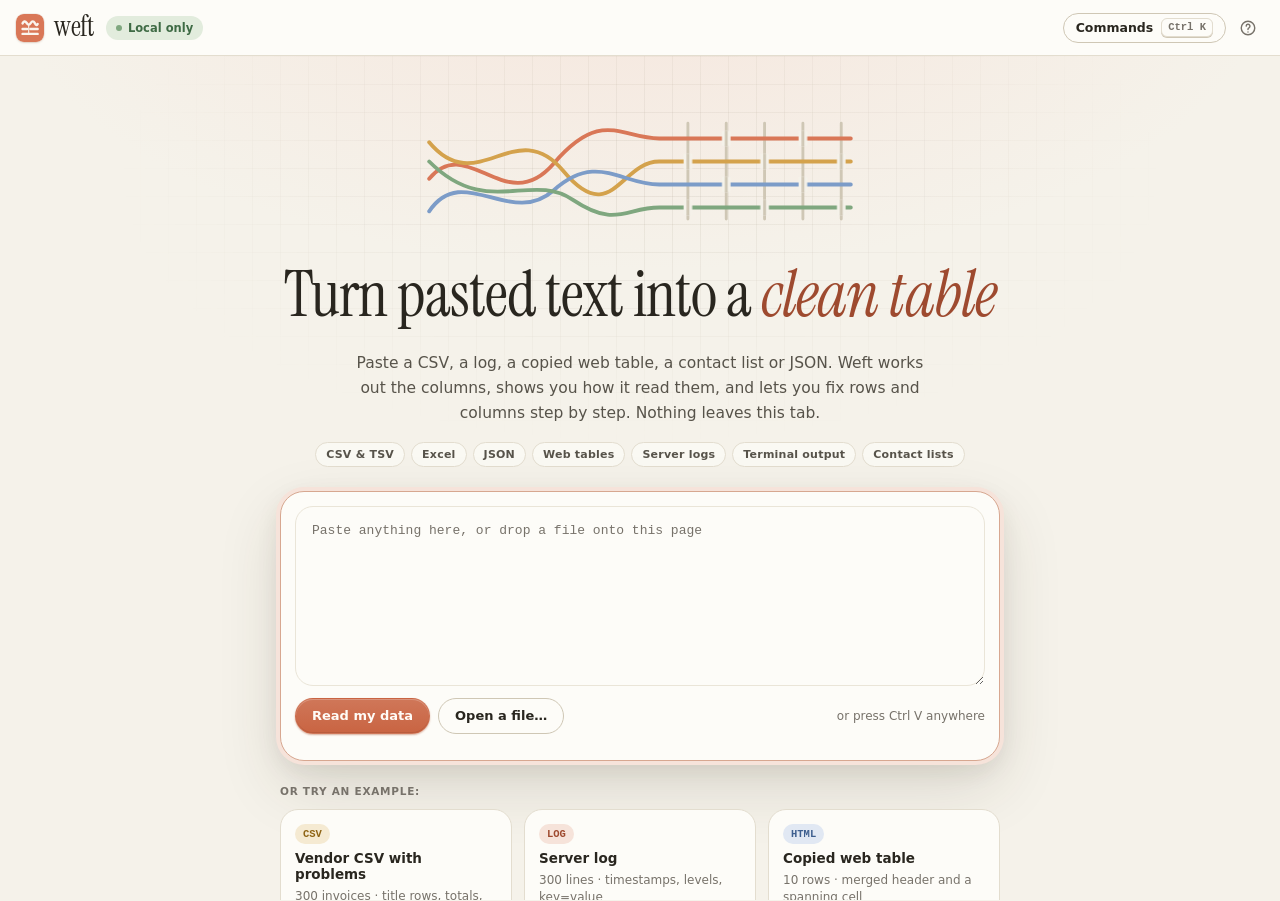
==== commit 7e74893f: "feat: release Weft 2.1 with major performance and UI improvements - Speed up CSV parsing, text sorti" ====
--- a/index.html
+++ b/index.html
@@ -8,8 +8,9 @@
 <meta name="description" content="Paste CSV, logs, copied web tables, contact lists or JSON. Weft detects the columns, shows how it read them, and lets you clean rows and columns step by step. Runs entirely in your browser.">
 <meta name="theme-color" content="#F5F2EA" media="(prefers-color-scheme: light)">
 <meta name="theme-color" content="#1F1E1C" media="(prefers-color-scheme: dark)">
-<link rel="icon" href="favicon.ico" sizes="16x16 32x32 48x48">
 <link rel="icon" type="image/svg+xml" href="favicon.svg">
+<link rel="icon" type="image/jpeg" sizes="256x256" href="images/icon-256.jpg">
+<link rel="apple-touch-icon" href="images/icon-256.jpg">
 <link rel="preload" href="fonts/InstrumentSerif-Regular.ttf" as="font" type="font/ttf" crossorigin>
 <link rel="preload" href="fonts/InstrumentSerif-Italic.ttf" as="font" type="font/ttf" crossorigin>
 <link rel="stylesheet" href="css/weft.css">
@@ -65,6 +66,9 @@
     </svg>
     <h1 id="emptyH1">Turn pasted text into a <span class="h1-accent">clean table</span></h1>
     <p class="lede">Paste a CSV, a log, a copied web table, a contact list or JSON. Weft works out the columns, shows you how it read them, and lets you fix rows and columns step by step. Nothing leaves this tab.</p>
+    <ul class="format-row" aria-label="Formats Weft reads">
+      <li>CSV &amp; TSV</li><li>Excel</li><li>JSON</li><li>Web tables</li><li>Server logs</li><li>Terminal output</li><li>Contact lists</li>
+    </ul>
     <div class="session-banner hidden" id="sessionBanner"></div>
     <section class="paste-card" aria-label="Paste your data">
       <textarea id="pasteArea" placeholder="Paste anything here, or drop a file onto this page" aria-label="Paste your data" spellcheck="false"></textarea>
--- a/css/weft.css
+++ b/css/weft.css
@@ -14,6 +14,7 @@
   --stone:#6C675D;--stone-line:#B3AC9E;--stone-wash:#ECE8DF;
   --sel-wash:#F4E4DA;--sel-line:#E4B8A3;--focus:#C96442;
   --scrim:rgba(41,38,31,.34);
+  --hatch:rgba(120,104,80,.10);--edge:rgba(60,48,30,.16);
   --shadow-1:0 1px 2px rgba(60,48,30,.06),0 1px 1px rgba(60,48,30,.04);
   --shadow-2:0 2px 6px rgba(60,48,30,.06),0 10px 28px rgba(60,48,30,.08);
   --shadow-3:0 8px 24px rgba(60,48,30,.10),0 24px 64px rgba(60,48,30,.14);
@@ -38,6 +39,7 @@
   --stone:#C4BEB2;--stone-line:#7E786D;--stone-wash:#393732;
   --sel-wash:#43332C;--sel-line:#7D5646;--focus:#E08A6A;
   --scrim:rgba(0,0,0,.5);
+  --hatch:rgba(255,245,230,.05);--edge:rgba(0,0,0,.45);
   --shadow-1:0 1px 2px rgba(0,0,0,.3);
   --shadow-2:0 2px 8px rgba(0,0,0,.3),0 10px 28px rgba(0,0,0,.28);
   --shadow-3:0 10px 30px rgba(0,0,0,.4),0 24px 64px rgba(0,0,0,.45);
@@ -56,6 +58,7 @@
   --stone:#C4BEB2;--stone-line:#7E786D;--stone-wash:#393732;
   --sel-wash:#43332C;--sel-line:#7D5646;--focus:#E08A6A;
   --scrim:rgba(0,0,0,.5);
+  --hatch:rgba(255,245,230,.05);--edge:rgba(0,0,0,.45);
   --shadow-1:0 1px 2px rgba(0,0,0,.3);
   --shadow-2:0 2px 8px rgba(0,0,0,.3),0 10px 28px rgba(0,0,0,.28);
   --shadow-3:0 10px 30px rgba(0,0,0,.4),0 24px 64px rgba(0,0,0,.45);
@@ -66,7 +69,7 @@
 
 *{margin:0;padding:0;box-sizing:border-box}
 html,body{height:100%}
-body{background:var(--bg);color:var(--ink);font:450 13.5px/1.5 var(--sans);-webkit-font-smoothing:antialiased;overflow:hidden}
+body{background:var(--bg);color:var(--ink);font:450 13.5px/1.5 var(--sans);-webkit-font-smoothing:antialiased;-moz-osx-font-smoothing:grayscale;text-rendering:optimizeLegibility;overflow:hidden}
 button,input,select,textarea{font:inherit;color:inherit}
 button{cursor:pointer;border:0;background:none}
 ::selection{background:var(--clay-wash)}
@@ -83,8 +86,8 @@
 
 .btn{display:inline-flex;align-items:center;justify-content:center;gap:8px;height:36px;padding:0 16px;border-radius:var(--r-pill);font:600 13px var(--sans);white-space:nowrap;border:1px solid transparent;transition:background .12s,box-shadow .12s,transform .08s,border-color .12s,color .12s}
 .btn:active{transform:scale(.97)}
-.btn-primary{background:var(--primary);color:var(--on-primary);box-shadow:0 1px 0 rgba(255,255,255,.18) inset,var(--shadow-1)}
-.btn-primary:hover{background:var(--primary-hi)}
+.btn-primary{background:linear-gradient(180deg,color-mix(in srgb,var(--primary) 88%,#fff) 0%,var(--primary) 100%);color:var(--on-primary);box-shadow:0 1px 0 rgba(255,255,255,.22) inset,0 -1px 0 rgba(0,0,0,.08) inset,0 1px 2px color-mix(in srgb,var(--primary) 40%,transparent),var(--shadow-1)}
+.btn-primary:hover{background:linear-gradient(180deg,var(--primary) 0%,var(--primary-hi) 100%)}
 .btn-secondary{background:var(--surface);color:var(--ink);border-color:var(--border-hi)}
 .btn-secondary:hover{background:var(--surface-2);border-color:var(--ink-mute)}
 .btn-ghost{color:var(--ink-dim)}
@@ -98,21 +101,21 @@
 .icon-btn:hover{background:var(--raised);color:var(--ink)}
 .icon-btn.sm{width:26px;height:26px}
 .icon-btn[aria-pressed="true"]{color:var(--clay);background:var(--clay-wash)}
-.kbd{font:600 10.5px/1 var(--mono);padding:3px 6px;border-radius:6px;background:var(--surface);border:1px solid var(--border);border-bottom-width:2px;color:var(--ink-mute);white-space:nowrap}
+.kbd{font:600 10.5px/1 var(--mono);padding:3px 6px;border-radius:6px;background:var(--surface);border:1px solid var(--border);box-shadow:0 1px 0 var(--border-hi);color:var(--ink-mute);white-space:nowrap}
 .btn-primary .kbd{background:transparent;border-color:rgba(255,255,255,.35);color:inherit;opacity:.85}
 
 .app-header{height:56px;display:flex;align-items:center;gap:12px;padding:0 16px;background:var(--surface);border-bottom:1px solid var(--border);flex:none;position:relative;z-index:5}
 .brand{display:flex;align-items:center;gap:10px;flex:none}
-.brand .mark{width:28px;height:28px}
-.wordmark{font:400 27px/1 var(--display);letter-spacing:-.01em;color:var(--ink)}
+.brand .mark{width:28px;height:28px;border-radius:8px;box-shadow:0 1px 2px rgba(120,60,30,.18),0 0 0 .5px rgba(120,60,30,.12)}
+.wordmark{font:400 28px/1 var(--display);letter-spacing:-.01em;color:var(--ink);transform:translateY(-1px)}
 .pill-local{display:inline-flex;align-items:center;gap:6px;height:24px;padding:0 10px;border-radius:var(--r-pill);background:var(--sage-wash);color:var(--sage);font:600 11.5px var(--sans);cursor:help}
 .pill-local i{width:6px;height:6px;border-radius:50%;background:var(--sage-line);display:block}
-.file-meta{display:flex;align-items:center;gap:8px;min-width:0;padding-left:12px;border-left:1px solid var(--border);margin-left:4px}
-.fmt-tag{font:600 10.5px/1 var(--mono);padding:5px 8px;border-radius:var(--r-pill);background:var(--raised);color:var(--ink-dim);letter-spacing:.03em;white-space:nowrap}
+.file-meta{display:flex;align-items:center;gap:8px;min-width:0;height:30px;padding:0 12px 0 4px;margin-left:4px;border-radius:var(--r-pill);background:var(--surface-2);border:1px solid var(--border)}
+.fmt-tag{font:650 10px/1 var(--mono);padding:5px 8px;border-radius:var(--r-pill);background:var(--clay-wash);color:var(--clay-ink);letter-spacing:.05em;white-space:nowrap}
 .file-name{font:600 13px var(--sans);color:var(--ink-dim);max-width:260px;overflow:hidden;text-overflow:ellipsis;white-space:nowrap}
 .spacer{flex:1}
-.search-box{display:flex;align-items:center;gap:8px;height:36px;padding:0 6px 0 12px;background:var(--bg);border:1px solid var(--border);border-radius:var(--r-pill);width:min(300px,28vw);transition:border-color .12s,background .12s}
-.search-box:focus-within{border-color:var(--clay);background:var(--surface)}
+.search-box{display:flex;align-items:center;gap:8px;height:34px;padding:0 6px 0 12px;background:var(--surface-2);border:1px solid var(--border);border-radius:var(--r-pill);width:min(300px,28vw);transition:border-color .12s,background .12s,box-shadow .12s,width .2s var(--ease)}
+.search-box:focus-within{border-color:var(--clay);background:var(--surface);box-shadow:0 0 0 3px var(--clay-wash);width:min(360px,32vw)}
 .search-box svg{color:var(--ink-mute)}
 .search-box input{flex:1;min-width:0;border:0;background:transparent;outline:none;font:500 13px var(--sans)}
 .search-box input::placeholder{color:var(--ink-mute)}
@@ -121,18 +124,21 @@
 
 .reading-bar{min-height:44px;display:flex;align-items:center;flex-wrap:wrap;gap:8px 10px;padding:6px 16px;background:var(--surface);border-bottom:1px solid var(--border);flex:none}
 .small-label{font:650 10.5px var(--sans);text-transform:uppercase;letter-spacing:.07em;color:var(--ink-mute)}
-.kind-badge{display:inline-flex;align-items:center;gap:6px;height:28px;padding:0 12px;border-radius:var(--r-pill);background:var(--clay-wash);color:var(--clay-ink);font:650 12.5px var(--sans)}
+.kind-badge{display:inline-flex;align-items:center;gap:6px;height:28px;padding:0 10px 0 12px;border-radius:var(--r-pill);background:var(--clay-wash);color:var(--clay-ink);font:650 12.5px var(--sans);box-shadow:inset 0 0 0 1px color-mix(in srgb,var(--clay) 22%,transparent);transition:box-shadow .12s}
+.kind-badge:hover{box-shadow:inset 0 0 0 1px var(--clay)}
 .rb-counts{font:500 12.5px var(--mono);color:var(--ink-dim)}
 .rb-chip{height:28px;padding:0 12px;border-radius:var(--r-pill);border:1px dashed var(--border-hi);color:var(--ink-dim);font:550 12px var(--sans);transition:all .12s}
 .rb-chip:hover{border-style:solid;border-color:var(--ink-mute);color:var(--ink);background:var(--surface-2)}
 .rb-warn{font:500 12px var(--sans);color:var(--ochre);display:flex;align-items:center;gap:6px;max-width:520px}
 .rb-warn span{overflow:hidden;text-overflow:ellipsis;white-space:nowrap}
 
-.toolbar{height:46px;display:flex;align-items:center;gap:2px;padding:0 12px;background:var(--surface-2);border-bottom:1px solid var(--border);flex:none;overflow-x:auto;overflow-y:hidden}
-.tb-btn{height:32px;display:inline-flex;align-items:center;gap:6px;padding:0 10px;border-radius:var(--r-pill);font:600 12.5px var(--sans);color:var(--ink-dim);white-space:nowrap;transition:background .12s,color .12s}
-.tb-btn:hover,.tb-btn[aria-expanded="true"]{background:var(--raised);color:var(--ink)}
+.toolbar{height:44px;display:flex;align-items:center;gap:2px;padding:0 10px;background:var(--surface);border-bottom:1px solid var(--border);flex:none;overflow-x:auto;overflow-y:hidden;scrollbar-width:none}
+.toolbar::-webkit-scrollbar{display:none}
+.tb-btn{height:30px;display:inline-flex;align-items:center;gap:6px;padding:0 10px;border-radius:var(--r-pill);font:600 12.5px var(--sans);color:var(--ink-dim);white-space:nowrap;transition:background .12s,color .12s}
+.tb-btn:hover,.tb-btn[aria-expanded="true"]{background:var(--surface-2);color:var(--ink)}
 .tb-btn[aria-expanded="true"]{box-shadow:inset 0 0 0 1px var(--border-hi)}
-.tb-btn svg{color:var(--ink-mute)}
+.tb-btn svg{color:var(--ink-mute);transition:color .12s}
+.tb-btn:hover svg,.tb-btn[aria-expanded="true"] svg{color:var(--clay)}
 .tb-btn[aria-disabled="true"]{opacity:.45;cursor:not-allowed}
 .tb-narrow{display:none}
 .tb-narrow-label,.tb-mid-label{display:none}
@@ -159,20 +165,22 @@
 .scrub-label{font:500 12px var(--sans);color:var(--ink-dim);max-width:40%;overflow:hidden;text-overflow:ellipsis;white-space:nowrap}
 .scrub-label b{font-weight:650;color:var(--ink)}
 
-.coach{display:flex;align-items:center;gap:16px;padding:10px 16px;background:var(--clay-wash);color:var(--ink);border-bottom:1px solid var(--border);flex:none;overflow-x:auto}
-.coach ol{display:flex;gap:20px;list-style:none;flex:1}
+.coach{display:flex;align-items:center;gap:16px;padding:8px 16px;background:linear-gradient(90deg,color-mix(in srgb,var(--clay-wash) 70%,var(--surface)),var(--surface) 70%);color:var(--ink-dim);border-bottom:1px solid var(--border);flex:none;overflow-x:auto}
+.coach ol{display:flex;gap:24px;list-style:none;flex:1}
 .coach li{display:flex;align-items:center;gap:8px;font:500 12.5px var(--sans);white-space:nowrap}
-.coach li .n{width:20px;height:20px;border-radius:50%;background:var(--clay);color:var(--on-clay);font:700 11px/20px var(--sans);text-align:center;flex:none}
-.coach li button{font:600 12px var(--sans);color:var(--clay-ink);text-decoration:underline;text-underline-offset:3px}
+.coach li .n{width:18px;height:18px;border-radius:50%;background:var(--surface);color:var(--clay-ink);box-shadow:inset 0 0 0 1.5px var(--clay-soft);font:700 10px/18px var(--mono);text-align:center;flex:none}
+.coach li button{font:600 12px var(--sans);color:var(--clay-ink);text-decoration:underline;text-decoration-color:color-mix(in srgb,var(--clay) 40%,transparent);text-underline-offset:3px}
+.coach li button:hover{text-decoration-color:currentColor}
 .pulse-ring{outline:3px solid var(--clay)!important;outline-offset:2px;border-radius:var(--r-sm)}
 
 .workspace{flex:1;display:flex;min-height:0;position:relative}
-.rail{width:288px;flex:none;background:var(--surface);border-right:1px solid var(--border);display:flex;flex-direction:column;min-height:0}
+.rail{width:296px;flex:none;background:var(--surface);border-right:1px solid var(--border);display:flex;flex-direction:column;min-height:0}
 .rail-head{display:flex;align-items:center;gap:8px;padding:14px 14px 10px 18px}
 .rail-head h2{font:400 21px/1 var(--display)}
 .count-badge{font:600 10.5px/1 var(--mono);padding:4px 7px;border-radius:var(--r-pill);background:var(--raised);color:var(--ink-mute)}
 .rail-list{flex:1;overflow-y:auto;padding:4px 0 16px;position:relative}
-.rail-empty{margin:8px 16px;padding:16px;border-radius:var(--r-md);background:var(--surface-2);border:1px dashed var(--border-hi);color:var(--ink-dim);font:500 12.5px/1.55 var(--sans)}
+.rail-empty{margin:10px 12px 0 46px;padding:14px;border-radius:var(--r-md);background:var(--surface-2);border:1px dashed var(--border-hi);color:var(--ink-dim);font:500 12.5px/1.6 var(--sans)}
+.rail-empty .kbd{margin:0 1px}
 .rail-foot{display:flex;gap:6px;padding:10px 12px;border-top:1px solid var(--border);flex-wrap:wrap}
 .tl{position:relative}
 .tl::before{content:"";position:absolute;left:25px;top:0;bottom:0;width:2px;background:var(--tl,var(--border))}
@@ -185,9 +193,11 @@
 .tl.err .tl-node{background:var(--rose-wash);color:var(--rose);box-shadow:0 0 0 3px var(--surface),inset 0 0 0 2px var(--rose)}
 .tl-start .tl-node{width:14px;height:14px;left:19px;top:18px;border-radius:50%;background:var(--surface);box-shadow:0 0 0 3px var(--surface),inset 0 0 0 2px var(--ink-mute)}
 .tl-end .tl-node{width:14px;height:14px;left:19px;top:18px;border-radius:4px;background:var(--ink)}
+.tl[draggable="true"] .step-card{cursor:grab}
+.tl[draggable="true"] .step-card:active{cursor:grabbing}
 .step-card{margin:4px 12px 4px 46px;padding:10px 12px;border-radius:var(--r-md);border:1px solid transparent;cursor:pointer;transition:background .12s,border-color .12s,box-shadow .12s;position:relative}
 .step-card:hover{background:var(--surface-2);border-color:var(--border)}
-.step-card.active{background:var(--surface);border-color:var(--border-hi);box-shadow:var(--shadow-2)}
+.step-card.active{background:var(--surface);border-color:var(--border-hi);box-shadow:var(--shadow-2),inset 3px 0 0 var(--tl,var(--clay))}
 .tl.muted .step-card{opacity:.6}
 .tl.muted .sc-name{text-decoration:line-through}
 .tl.drop-before .step-card{box-shadow:0 -3px 0 var(--clay)}
@@ -199,7 +209,8 @@
 .sc-err{font:500 12px/1.4 var(--sans);color:var(--rose);margin-top:6px}
 .sc-warn{font:500 11.5px/1.4 var(--sans);color:var(--ochre);margin-top:6px}
 .sc-actions{display:flex;gap:0;margin-right:-6px}
-.sc-actions .icon-btn{width:24px;height:24px;color:var(--ink-mute)}
+.sc-actions .icon-btn{width:24px;height:24px;color:var(--ink-mute);opacity:.55;transition:opacity .12s,background .12s,color .12s}
+.step-card:hover .sc-actions .icon-btn,.step-card.active .sc-actions .icon-btn,.step-card:focus-within .sc-actions .icon-btn{opacity:1}
 .sc-meta{font:500 12px var(--mono);color:var(--ink-mute)}
 .grip{cursor:grab;color:var(--ink-mute);opacity:.6}
 .grip:hover{opacity:1}
@@ -211,14 +222,16 @@
 .gscroll{flex:1;overflow:auto;position:relative;outline:none;overscroll-behavior:contain}
 .gscroll:focus-visible{outline:none;box-shadow:inset 0 0 0 2px var(--focus)}
 .gsizer{position:relative}
-.ghead{position:sticky;top:0;z-index:4;display:flex;background:var(--surface-2);border-bottom:1px solid var(--border-hi);height:40px;width:max-content;min-width:100%}
-.gh{position:relative;flex:none;display:flex;align-items:center;gap:6px;padding:0 6px 0 12px;height:40px;border-right:1px solid var(--line);font:650 12.5px var(--sans);color:var(--ink);cursor:pointer;user-select:none}
-.gh:hover{background:var(--raised)}
-.gh.idx{position:sticky;left:0;z-index:5;background:var(--surface-2);justify-content:center;padding:0;color:var(--ink-mute);font:600 11px var(--mono);cursor:default;border-right:1px solid var(--border-hi)}
+.ghead{position:sticky;top:0;z-index:4;display:flex;background:var(--surface);border-bottom:1px solid var(--border-hi);height:40px;width:max-content;min-width:100%;transition:box-shadow .15s}
+.gscroll.scrolled-y .ghead{box-shadow:0 8px 14px -12px var(--edge)}
+.gh{position:relative;flex:none;display:flex;align-items:center;gap:7px;padding:0 6px 0 12px;height:40px;border-right:1px solid var(--line);font:650 12.5px var(--sans);color:var(--ink);cursor:pointer;user-select:none;transition:background .1s}
+.gh:hover{background:var(--surface-2)}
+.gh.idx{position:sticky;left:0;z-index:5;background:var(--surface);justify-content:center;padding:0;color:var(--ink-mute);font:600 11px var(--mono);cursor:default;border-right:1px solid var(--border)}
 .gh-name{flex:1;min-width:0;overflow:hidden;text-overflow:ellipsis;white-space:nowrap}
-.typebadge{font:700 9px/1 var(--mono);letter-spacing:.04em;padding:3px 5px;border-radius:5px;background:var(--raised);color:var(--ink-mute);flex:none;cursor:pointer}
-.t-number .typebadge{background:var(--slate-wash);color:var(--slate)}
-.t-date .typebadge{background:var(--sage-wash);color:var(--sage)}
+.typebadge{font:700 8.5px/1 var(--mono);letter-spacing:.06em;padding:3px 5px;border-radius:5px;background:var(--surface-2);color:var(--ink-mute);box-shadow:inset 0 0 0 1px var(--border);flex:none;cursor:pointer;transition:box-shadow .1s}
+.typebadge:hover{box-shadow:inset 0 0 0 1px var(--ink-mute)}
+.t-number .typebadge{background:var(--slate-wash);color:var(--slate);box-shadow:none}
+.t-date .typebadge{background:var(--sage-wash);color:var(--sage);box-shadow:none}
 .gh-sort{color:var(--clay);flex:none}
 .gh-menu{width:22px;height:22px;border-radius:6px;display:flex;align-items:center;justify-content:center;color:var(--ink-mute);flex:none}
 .gh-menu:hover{background:var(--raised-2);color:var(--ink)}
@@ -229,16 +242,18 @@
 .gbody{position:relative;contain:layout style}
 .grow{position:absolute;left:0;display:flex;height:var(--row-h);width:max-content;min-width:100%;contain:layout style}
 .gc{flex:none;contain:layout paint style;height:var(--row-h);line-height:var(--row-h);padding:0 12px;border-right:1px solid var(--line);border-bottom:1px solid var(--line);font:450 12.5px/var(--row-h) var(--mono);font-variant-numeric:tabular-nums;white-space:pre;overflow:hidden;text-overflow:ellipsis;background:var(--surface);color:var(--ink);cursor:cell}
-.grow.even .gc{background:var(--surface-2)}
+.grow.even .gc{background:color-mix(in srgb,var(--surface-2) 70%,var(--surface))}
 .gc.num{text-align:right}
-.gc.idx{position:sticky;left:0;z-index:2;text-align:right;color:var(--ink-mute);background:var(--surface-2);border-right:1px solid var(--border-hi);font-size:11px;cursor:pointer;user-select:none}
+.gc.idx{position:sticky;left:0;z-index:2;text-align:right;color:var(--ink-mute);background:var(--surface);border-right:1px solid var(--border);font-size:11px;cursor:pointer;user-select:none}
+.grow.even .gc.idx{background:var(--surface-2)}
+.gscroll.scrolled-x .gh.idx,.gscroll.scrolled-x .gc.idx{box-shadow:8px 0 12px -10px var(--edge)}
 .grow:hover .gc{background:var(--raised)}
 .grow:hover .gc.idx{color:var(--ink);box-shadow:inset 3px 0 0 var(--clay-soft)}
-.gc.empty{background-image:repeating-linear-gradient(135deg,transparent 0 5px,var(--line) 5px 6px)}
+.gc.empty{background-image:repeating-linear-gradient(135deg,transparent 0 6px,var(--hatch) 6px 7px)}
 .gc.colsel,.grow.even .gc.colsel{background:var(--sel-wash)}
-.grow.sel .gc,.grow.sel:hover .gc{background:var(--sel-wash);background-image:none}
+.grow.sel .gc,.grow.sel:hover .gc{background:var(--sel-wash);background-image:none;color:var(--ink);box-shadow:inset 0 -1px 0 var(--sel-line)}
 .grow.sel .gc.idx{background:var(--clay);color:var(--on-clay);box-shadow:none}
-.gc.changed{background:var(--ochre-wash)!important;box-shadow:inset 0 -2px 0 var(--ochre-line)}
+.gc.changed{background:var(--ochre-wash)!important;box-shadow:inset 2px 0 0 var(--ochre-line)}
 .gc.pending{color:transparent}
 .gc.cursor{outline:2px solid var(--focus);outline-offset:-2px}
 .gc .ws{color:var(--clay-ink);opacity:.85}
@@ -247,13 +262,14 @@
 .cell-edit{position:absolute;z-index:6;font:450 12.5px var(--mono);padding:0 11px;border:2px solid var(--clay);border-radius:4px;background:var(--surface);color:var(--ink);outline:none;box-shadow:var(--shadow-2)}
 
 .inspector{width:336px;flex:none;background:var(--surface);border-left:1px solid var(--border);display:flex;flex-direction:column;min-height:0}
-.insp-tabs{display:flex;gap:4px;padding:10px 12px;border-bottom:1px solid var(--border)}
-.insp-tab{flex:1;height:32px;border-radius:var(--r-pill);font:600 12.5px var(--sans);color:var(--ink-mute)}
-.insp-tab:hover{color:var(--ink);background:var(--surface-2)}
-.insp-tab[aria-selected="true"]{background:var(--raised);color:var(--ink)}
+.insp-tabs{display:flex;gap:2px;margin:12px 12px 4px;padding:3px;border-radius:var(--r-pill);background:var(--raised);flex:none}
+.insp-tab{flex:1;height:30px;border-radius:var(--r-pill);font:600 12.5px var(--sans);color:var(--ink-dim);display:inline-flex;align-items:center;justify-content:center;transition:background .12s,color .12s,box-shadow .12s}
+.insp-tab:hover{color:var(--ink)}
+.insp-tab[aria-selected="true"]{background:var(--surface);color:var(--ink);box-shadow:var(--shadow-1),0 0 0 .5px var(--border)}
 .insp-tab .count-badge{margin-left:4px}
 .insp-body{flex:1;overflow-y:auto;padding:12px}
-.issue-card{padding:12px 12px 12px 14px;border-radius:var(--r-md);background:var(--surface);border:1px solid var(--border);margin-bottom:8px;position:relative;overflow:hidden;transition:opacity .15s,transform .15s}
+.issue-card{padding:12px 12px 12px 16px;border-radius:var(--r-md);background:var(--surface-2);border:1px solid transparent;margin-bottom:6px;position:relative;overflow:hidden;transition:opacity .15s,transform .15s,border-color .12s,box-shadow .12s}
+.issue-card:hover{border-color:var(--border-hi);box-shadow:var(--shadow-1)}
 .issue-card::before{content:"";position:absolute;left:0;top:10px;bottom:10px;width:3px;border-radius:0 3px 3px 0;background:var(--stone-line)}
 .issue-card.sev-high::before{background:var(--rose-line)}
 .issue-card.sev-medium::before{background:var(--ochre-line)}
@@ -263,8 +279,8 @@
 .ic-actions{display:flex;gap:6px;justify-content:flex-end}
 .fixed-line{font:600 12px var(--sans);color:var(--sage);padding:8px 12px;margin-bottom:8px;border-radius:var(--r-md);background:var(--sage-wash);display:flex;justify-content:space-between;align-items:center}
 .fixed-line button{font-weight:700;text-decoration:underline;text-underline-offset:3px;color:inherit}
-.all-clear{text-align:center;padding:40px 16px;color:var(--ink-dim);font:450 12.5px/1.55 var(--sans)}
-.all-clear img{width:44px;height:44px;margin:0 auto 12px;opacity:.5}
+.all-clear{text-align:center;padding:40px 16px;color:var(--ink-dim);font:450 13px/1.6 var(--sans)}
+.all-clear img{width:48px;height:48px;margin:0 auto 14px;border-radius:14px;opacity:.9;box-shadow:var(--shadow-2)}
 .all-clear b{display:block;font:400 20px var(--display);color:var(--ink);margin-bottom:6px}
 .prof-head{font:600 15px var(--serif);margin-bottom:2px;word-break:break-word}
 .prof-sub{font:500 12px var(--sans);color:var(--ink-mute);margin-bottom:12px}
@@ -289,8 +305,12 @@
 .sec-title{font:650 10.5px var(--sans);text-transform:uppercase;letter-spacing:.07em;color:var(--ink-mute);margin:4px 0 8px}
 .insp-note{font:450 12.5px/1.55 var(--sans);color:var(--ink-dim);padding:20px 8px;text-align:center}
 
-.status-bar{height:32px;display:flex;align-items:center;gap:16px;padding:0 16px;background:var(--surface-2);border-top:1px solid var(--border);font:500 12px var(--sans);color:var(--ink-dim);flex:none;white-space:nowrap;overflow:hidden}
+.status-bar{height:32px;display:flex;align-items:center;gap:14px;padding:0 16px;background:var(--surface);border-top:1px solid var(--border);font:500 12px var(--sans);color:var(--ink-dim);flex:none;white-space:nowrap;overflow:hidden}
 .status-bar b{font-weight:650;color:var(--ink);font-variant-numeric:tabular-nums}
+.status-bar>.sb-opt:not(:empty),.status-bar>.sb-sel{padding-left:14px;border-left:1px solid var(--border)}
+.status-bar>.sb-engine{border-left:0;padding-left:0;display:inline-flex;align-items:center;gap:6px}
+.sb-engine i{width:7px;height:7px;border-radius:50%;background:var(--sage-line);box-shadow:0 0 0 3px var(--sage-wash)}
+.sb-engine.main i{background:var(--ochre-line);box-shadow:0 0 0 3px var(--ochre-wash)}
 .sb-sel{color:var(--clay-ink)}
 .sb-work{display:flex;align-items:center;gap:8px;color:var(--clay-ink)}
 .sb-work i{width:8px;height:8px;border-radius:50%;background:var(--clay);animation:breathe 1s ease-in-out infinite}
@@ -302,7 +322,10 @@
 .blink{animation:blink .15s linear}
 @keyframes blink{50%{opacity:.3}}
 
-.empty-view{flex:1;overflow-y:auto;display:flex;flex-direction:column;align-items:center;padding:48px 20px 40px;gap:24px}
+.empty-view{flex:1;overflow-y:auto;display:flex;flex-direction:column;align-items:center;padding:48px 20px 40px;gap:24px;position:relative;isolation:isolate;background:radial-gradient(900px 420px at 50% -80px,color-mix(in srgb,var(--clay-wash) 75%,transparent),transparent 70%)}
+.empty-view::before{content:"";position:absolute;inset:0;z-index:-1;pointer-events:none;background-image:linear-gradient(var(--hatch) 1px,transparent 1px),linear-gradient(90deg,var(--hatch) 1px,transparent 1px);background-size:28px 28px;-webkit-mask-image:radial-gradient(700px 360px at 50% 120px,#000,transparent 75%);mask-image:radial-gradient(700px 360px at 50% 120px,#000,transparent 75%)}
+.format-row{display:flex;flex-wrap:wrap;justify-content:center;gap:6px;list-style:none;margin-top:-8px}
+.format-row li{font:600 11px/1 var(--sans);letter-spacing:.02em;color:var(--ink-dim);padding:6px 10px;border-radius:var(--r-pill);background:color-mix(in srgb,var(--surface) 70%,transparent);border:1px solid var(--border)}
 .hero{width:min(460px,84vw);height:auto;display:block}
 .hero .hw{stroke:var(--border-hi)}
 .hero .hgap{stroke:var(--bg)}
@@ -319,17 +342,20 @@
 .lede{font:450 15.5px/1.6 var(--sans);color:var(--ink-dim);max-width:580px;text-align:center}
 .session-banner{width:min(720px,100%);display:flex;align-items:center;gap:12px;flex-wrap:wrap;padding:12px 16px;border-radius:var(--r-lg);background:var(--slate-wash);color:var(--ink);font:500 13px var(--sans)}
 .session-banner span{flex:1;min-width:200px}
-.paste-card{width:min(720px,100%);background:var(--surface);border:1px solid var(--border);border-radius:var(--r-xl);box-shadow:var(--shadow-2);padding:16px;display:flex;flex-direction:column;gap:12px;transition:border-color .15s,box-shadow .15s}
-.paste-card:focus-within{border-color:var(--border-hi);box-shadow:var(--shadow-3)}
-.paste-card textarea{width:100%;min-height:180px;resize:vertical;border:0;outline:none;background:var(--surface-2);border-radius:var(--r-lg);padding:14px 16px;font:450 13px/1.6 var(--mono);color:var(--ink)}
+.paste-card{width:min(720px,100%);background:var(--surface);border:1px solid var(--border);border-radius:var(--r-xl);box-shadow:var(--shadow-2);padding:14px;display:flex;flex-direction:column;gap:12px;transition:border-color .15s,box-shadow .2s}
+.paste-card:focus-within{border-color:color-mix(in srgb,var(--clay) 45%,var(--border));box-shadow:0 0 0 4px var(--clay-wash),var(--shadow-3)}
+.paste-card textarea{width:100%;min-height:180px;resize:vertical;border:1px solid var(--line);outline:none;background:var(--surface-2);border-radius:var(--r-lg);padding:14px 16px;font:450 13px/1.6 var(--mono);color:var(--ink);transition:background .15s}
+.paste-card textarea:focus{background:var(--surface)}
 .paste-card textarea::placeholder{color:var(--ink-mute)}
 .paste-actions{display:flex;align-items:center;gap:8px;flex-wrap:wrap}
 .paste-hint{margin-left:auto;font:500 12px var(--sans);color:var(--ink-mute)}
 .parse-err{font:500 13px var(--sans);color:var(--rose);display:flex;gap:8px;align-items:flex-start}
 .examples{width:min(720px,100%);display:flex;flex-direction:column;gap:12px}
 .examples-grid{display:grid;grid-template-columns:repeat(3,1fr);gap:12px}
-.example-card{text-align:left;padding:14px;border-radius:var(--r-lg);background:var(--surface);border:1px solid var(--border);display:flex;flex-direction:column;gap:6px;transition:transform .15s var(--ease),box-shadow .15s,border-color .15s}
+.example-card{position:relative;text-align:left;padding:14px 14px 14px;border-radius:var(--r-lg);background:var(--surface);border:1px solid var(--border);display:flex;flex-direction:column;gap:6px;transition:transform .18s var(--ease),box-shadow .18s,border-color .15s}
+.example-card::after{content:"→";position:absolute;right:14px;top:12px;font:600 14px var(--sans);color:var(--ink-mute);opacity:0;transform:translateX(-4px);transition:opacity .15s,transform .18s var(--ease)}
 .example-card:hover{transform:translateY(-2px);box-shadow:var(--shadow-2);border-color:var(--border-hi)}
+.example-card:hover::after{opacity:1;transform:none;color:var(--clay)}
 .example-card:active{transform:translateY(0) scale(.99)}
 .example-card .chip{align-self:flex-start}
 .ex-title{font:650 13.5px var(--sans)}
@@ -344,7 +370,7 @@
 .drop-overlay img{width:84px;height:84px}
 .drop-overlay b{font:400 40px var(--display);color:var(--ink)}
 
-.scrim{position:fixed;inset:0;background:var(--scrim);z-index:60;animation:fade .12s linear}
+.scrim{position:fixed;inset:0;background:var(--scrim);z-index:60;animation:fade .12s linear;-webkit-backdrop-filter:blur(2px);backdrop-filter:blur(2px)}
 .dialog{position:fixed;left:50%;top:50%;transform:translate(-50%,-50%);z-index:61;width:min(640px,94vw);max-height:min(86vh,820px);display:flex;flex-direction:column;background:var(--surface);border:1px solid var(--border);border-radius:var(--r-xl);box-shadow:var(--shadow-3);animation:pop .16s var(--ease)}
 .dialog.wide{width:min(1080px,96vw)}
 .dialog.mid{width:min(820px,96vw)}
@@ -434,7 +460,8 @@
 
 .toast-root{position:fixed;right:24px;bottom:44px;align-items:flex-end!important;z-index:90;display:flex;flex-direction:column;gap:8px;align-items:center;pointer-events:none}
 body:has(.dialog) .toast-root,body:has(.palette) .toast-root{bottom:auto;top:16px}
-.toast{pointer-events:auto;display:flex;align-items:center;gap:14px;max-width:min(620px,92vw);padding:10px 12px 10px 18px;border-radius:var(--r-pill);background:var(--ink);color:var(--surface);font:550 13px var(--sans);box-shadow:var(--shadow-3);animation:toastIn .16s var(--ease)}
+.toast{pointer-events:auto;display:flex;align-items:center;gap:12px;max-width:min(560px,92vw);min-height:40px;padding:8px 10px 8px 16px;border-radius:var(--r-lg);background:color-mix(in srgb,var(--ink) 94%,transparent);color:var(--surface);font:550 13px/1.4 var(--sans);box-shadow:var(--shadow-3);-webkit-backdrop-filter:blur(8px);backdrop-filter:blur(8px);animation:toastIn .2s var(--ease)}
+.toast>span:first-child{flex:1;min-width:0}
 .toast.out{opacity:0;transform:translateY(6px);transition:all .12s}
 .toast.err{background:var(--rose);color:var(--surface)}
 .toast button{font:700 13px var(--sans);color:var(--clay-soft);padding:4px 8px;border-radius:var(--r-pill)}
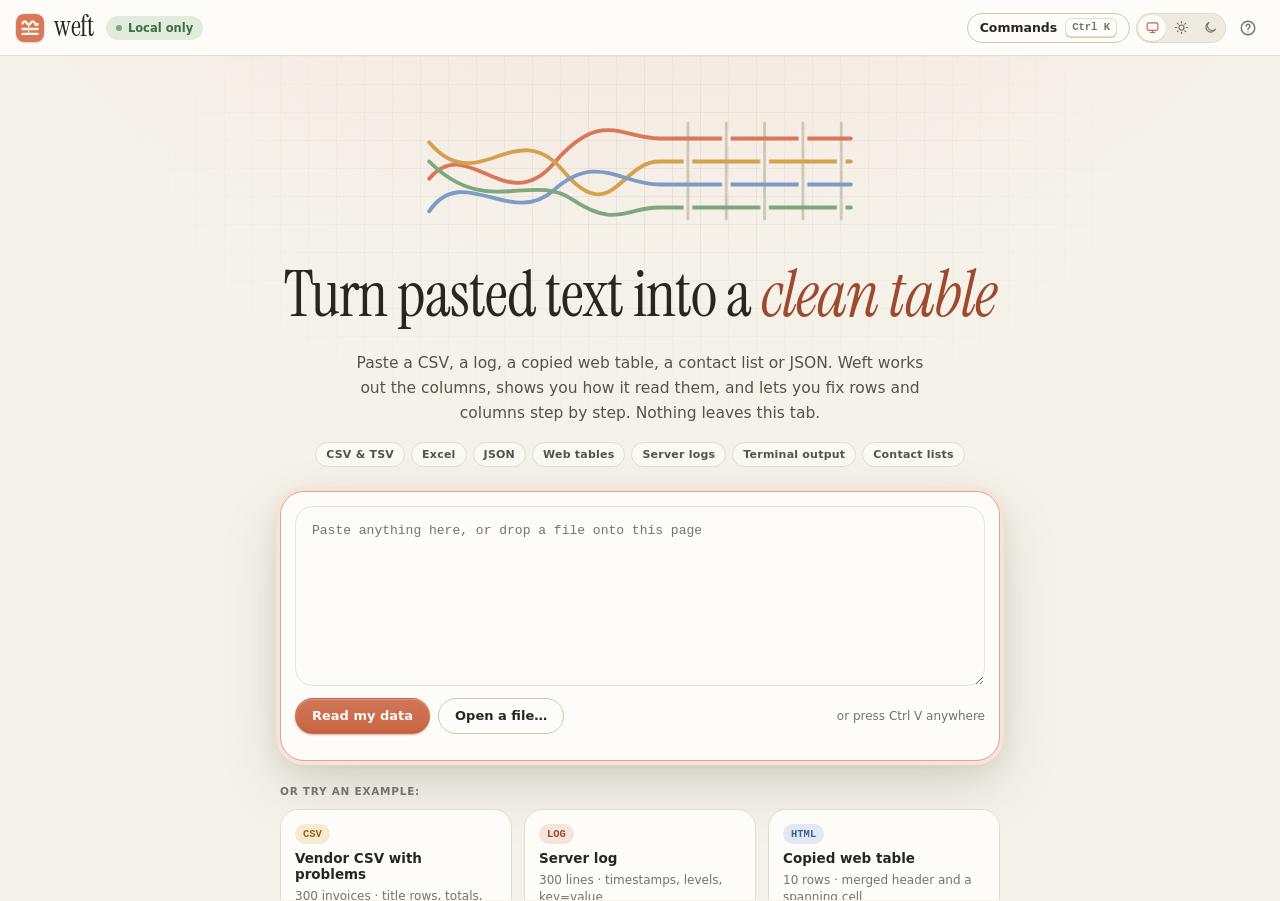
==== commit 0ec749a2: "feat v2.5: system/light/dark theme, search highlights, fill bars, faster engine Performance (200,000" ====
--- a/index.html
+++ b/index.html
@@ -6,8 +6,9 @@
 <meta name="viewport" content="width=device-width, initial-scale=1">
 <title>Weft: turn pasted text into clean tables</title>
 <meta name="description" content="Paste CSV, logs, copied web tables, contact lists or JSON. Weft detects the columns, shows how it read them, and lets you clean rows and columns step by step. Runs entirely in your browser.">
-<meta name="theme-color" content="#F5F2EA" media="(prefers-color-scheme: light)">
-<meta name="theme-color" content="#1F1E1C" media="(prefers-color-scheme: dark)">
+<meta name="color-scheme" content="light dark">
+<meta name="theme-color" content="#F5F2EA" data-light="#F5F2EA" media="(prefers-color-scheme: light)">
+<meta name="theme-color" content="#1F1E1C" data-dark="#1F1E1C" media="(prefers-color-scheme: dark)">
 <link rel="icon" type="image/svg+xml" href="favicon.svg">
 <link rel="icon" type="image/jpeg" sizes="256x256" href="images/icon-256.jpg">
 <link rel="apple-touch-icon" href="images/icon-256.jpg">
@@ -38,6 +39,11 @@
       <button type="button" class="btn btn-ghost btn-sm hidden hide-sm" id="btnRecipe" aria-haspopup="menu" aria-expanded="false">Recipe
         <svg width="12" height="12" viewBox="0 0 24 24" fill="none" stroke="currentColor" stroke-width="2.2" stroke-linecap="round" aria-hidden="true"><path d="M7 10l5 5 5-5"/></svg></button>
       <button type="button" class="btn btn-ghost btn-sm hidden hide-sm" id="btnNew">New</button>
+      <div class="theme-switch" id="themeSwitch" role="radiogroup" aria-label="Theme">
+        <button type="button" role="radio" data-theme-opt="system" aria-checked="true" title="Match your device" aria-label="System theme"><svg width="15" height="15" viewBox="0 0 24 24" fill="none" stroke="currentColor" stroke-width="1.9" stroke-linecap="round" stroke-linejoin="round" aria-hidden="true"><rect x="3.5" y="4.5" width="17" height="12" rx="2.5"/><path d="M8.5 20h7M12 16.5V20"/></svg></button>
+        <button type="button" role="radio" data-theme-opt="light" aria-checked="false" title="Light" aria-label="Light theme"><svg width="15" height="15" viewBox="0 0 24 24" fill="none" stroke="currentColor" stroke-width="1.9" stroke-linecap="round" aria-hidden="true"><circle cx="12" cy="12" r="4"/><path d="M12 2.5v2M12 19.5v2M2.5 12h2M19.5 12h2M5.3 5.3l1.4 1.4M17.3 17.3l1.4 1.4M5.3 18.7l1.4-1.4M17.3 6.7l1.4-1.4"/></svg></button>
+        <button type="button" role="radio" data-theme-opt="dark" aria-checked="false" title="Dark" aria-label="Dark theme"><svg width="15" height="15" viewBox="0 0 24 24" fill="none" stroke="currentColor" stroke-width="1.9" stroke-linecap="round" stroke-linejoin="round" aria-hidden="true"><path d="M20 14.5A8 8 0 1 1 9.5 4a6.5 6.5 0 0 0 10.5 10.5z"/></svg></button>
+      </div>
       <button type="button" class="icon-btn" id="btnHelp" aria-label="Keyboard shortcuts and help" title="Keyboard shortcuts (?)">
         <svg width="18" height="18" viewBox="0 0 24 24" fill="none" stroke="currentColor" stroke-width="1.9" stroke-linecap="round" aria-hidden="true"><circle cx="12" cy="12" r="9"/><path d="M9.6 9.5a2.5 2.5 0 1 1 3.7 2.2c-.8.4-1.3 1-1.3 1.9v.4M12 17.2v.1"/></svg></button>
       <button type="button" class="btn btn-primary btn-sm hidden" id="btnExport">Export</button>
--- a/css/weft.css
+++ b/css/weft.css
@@ -112,7 +112,7 @@
 .pill-local i{width:6px;height:6px;border-radius:50%;background:var(--sage-line);display:block}
 .file-meta{display:flex;align-items:center;gap:8px;min-width:0;height:30px;padding:0 12px 0 4px;margin-left:4px;border-radius:var(--r-pill);background:var(--surface-2);border:1px solid var(--border)}
 .fmt-tag{font:650 10px/1 var(--mono);padding:5px 8px;border-radius:var(--r-pill);background:var(--clay-wash);color:var(--clay-ink);letter-spacing:.05em;white-space:nowrap}
-.file-name{font:600 13px var(--sans);color:var(--ink-dim);max-width:260px;overflow:hidden;text-overflow:ellipsis;white-space:nowrap}
+.file-name{font:600 13px var(--sans);color:var(--ink-dim);max-width:260px;min-width:0;overflow:hidden;text-overflow:ellipsis;white-space:nowrap}
 .spacer{flex:1}
 .search-box{display:flex;align-items:center;gap:8px;height:34px;padding:0 6px 0 12px;background:var(--surface-2);border:1px solid var(--border);border-radius:var(--r-pill);width:min(300px,28vw);transition:border-color .12s,background .12s,box-shadow .12s,width .2s var(--ease)}
 .search-box:focus-within{border-color:var(--clay);background:var(--surface);box-shadow:0 0 0 3px var(--clay-wash);width:min(360px,32vw)}
@@ -121,6 +121,11 @@
 .search-box input::placeholder{color:var(--ink-mute)}
 .search-box .btn-xs{height:24px}
 .hdr-actions{display:flex;align-items:center;gap:6px}
+.theme-switch{display:inline-flex;align-items:center;gap:1px;padding:2px;border-radius:var(--r-pill);background:var(--raised);box-shadow:inset 0 0 0 1px var(--border)}
+.theme-switch button{width:28px;height:26px;display:inline-flex;align-items:center;justify-content:center;border-radius:var(--r-pill);color:var(--ink-mute);transition:background .15s,color .15s,box-shadow .15s}
+.theme-switch button:hover{color:var(--ink)}
+.theme-switch button[aria-checked="true"]{background:var(--surface);color:var(--clay);box-shadow:var(--shadow-1),0 0 0 .5px var(--border)}
+.theme-switching,.theme-switching *,.theme-switching *::before,.theme-switching *::after{transition:background-color .28s var(--ease),color .28s var(--ease),border-color .28s var(--ease),fill .28s var(--ease),stroke .28s var(--ease),box-shadow .28s var(--ease)!important}
 
 .reading-bar{min-height:44px;display:flex;align-items:center;flex-wrap:wrap;gap:8px 10px;padding:6px 16px;background:var(--surface);border-bottom:1px solid var(--border);flex:none}
 .small-label{font:650 10.5px var(--sans);text-transform:uppercase;letter-spacing:.07em;color:var(--ink-mute)}
@@ -232,6 +237,10 @@
 .typebadge:hover{box-shadow:inset 0 0 0 1px var(--ink-mute)}
 .t-number .typebadge{background:var(--slate-wash);color:var(--slate);box-shadow:none}
 .t-date .typebadge{background:var(--sage-wash);color:var(--sage);box-shadow:none}
+.gh-fill{position:absolute;left:12px;right:12px;bottom:5px;height:2px;border-radius:2px;background:var(--line);overflow:hidden;pointer-events:none}
+.gh-fill i{display:block;height:100%;border-radius:2px;background:var(--sage-line);opacity:.8}
+.gh-fill.mid i{background:var(--ochre-line)}
+.gh-fill.low i{background:var(--rose-line)}
 .gh-sort{color:var(--clay);flex:none}
 .gh-menu{width:22px;height:22px;border-radius:6px;display:flex;align-items:center;justify-content:center;color:var(--ink-mute);flex:none}
 .gh-menu:hover{background:var(--raised-2);color:var(--ink)}
@@ -257,6 +266,7 @@
 .gc.pending{color:transparent}
 .gc.cursor{outline:2px solid var(--focus);outline-offset:-2px}
 .gc .ws{color:var(--clay-ink);opacity:.85}
+.gc mark.hit{background:color-mix(in srgb,var(--ochre-line) 38%,transparent);color:inherit;border-radius:3px;box-shadow:0 0 0 1px color-mix(in srgb,var(--ochre-line) 55%,transparent)}
 .selrect{position:absolute;pointer-events:none;border:2px solid var(--focus);border-radius:4px;background:color-mix(in srgb,var(--clay) 8%,transparent);z-index:3}
 .grid-empty{position:absolute;inset:40px 0 0;display:flex;align-items:center;justify-content:center;color:var(--ink-mute);font:500 13px var(--sans);pointer-events:none}
 .cell-edit{position:absolute;z-index:6;font:450 12.5px var(--mono);padding:0 11px;border:2px solid var(--clay);border-radius:4px;background:var(--surface);color:var(--ink);outline:none;box-shadow:var(--shadow-2)}
@@ -531,6 +541,8 @@
 @media(max-width:640px){
   .app-header{gap:8px;padding:0 10px}
   #btnCommands span:first-child,#btnCommands .kbd,.search-box .kbd,#btnHelp{display:none}
+  .theme-switch button{width:26px}
+  body:has(#workspace:not(.hidden)) .theme-switch{display:none}
   #btnCommands::before{content:"⌘";font-size:15px}
   #btnCommands{width:34px;padding:0}
   .brand .wordmark{display:none}
@@ -546,5 +558,7 @@
   .coach li span.t{white-space:normal}
   .scrub-label{display:none}
 }
-@media(prefers-reduced-motion:reduce){*,*::before,*::after{animation-duration:.001ms!important;animation-iteration-count:1!important;transition-duration:.001ms!important}}
+@media(max-width:900px) and (min-width:641px){.examples-grid{grid-template-columns:repeat(2,1fr)}}
+@media(prefers-reduced-motion:reduce){*,*::before,*::after,.theme-switching,.theme-switching *,.theme-switching *::before,.theme-switching *::after{animation-duration:.001ms!important;animation-iteration-count:1!important;transition-duration:.001ms!important}}
+@media print{.app-header .hdr-actions,.toolbar,.scrub,.coach,.rail,.inspector,.status-bar,.toast-root,.reading-bar{display:none!important}body,.app{height:auto;overflow:visible}}
 @media(forced-colors:active){.gc.cursor,.selrect{outline:2px solid Highlight}.grow.sel .gc{forced-color-adjust:none;background:Highlight;color:HighlightText}}
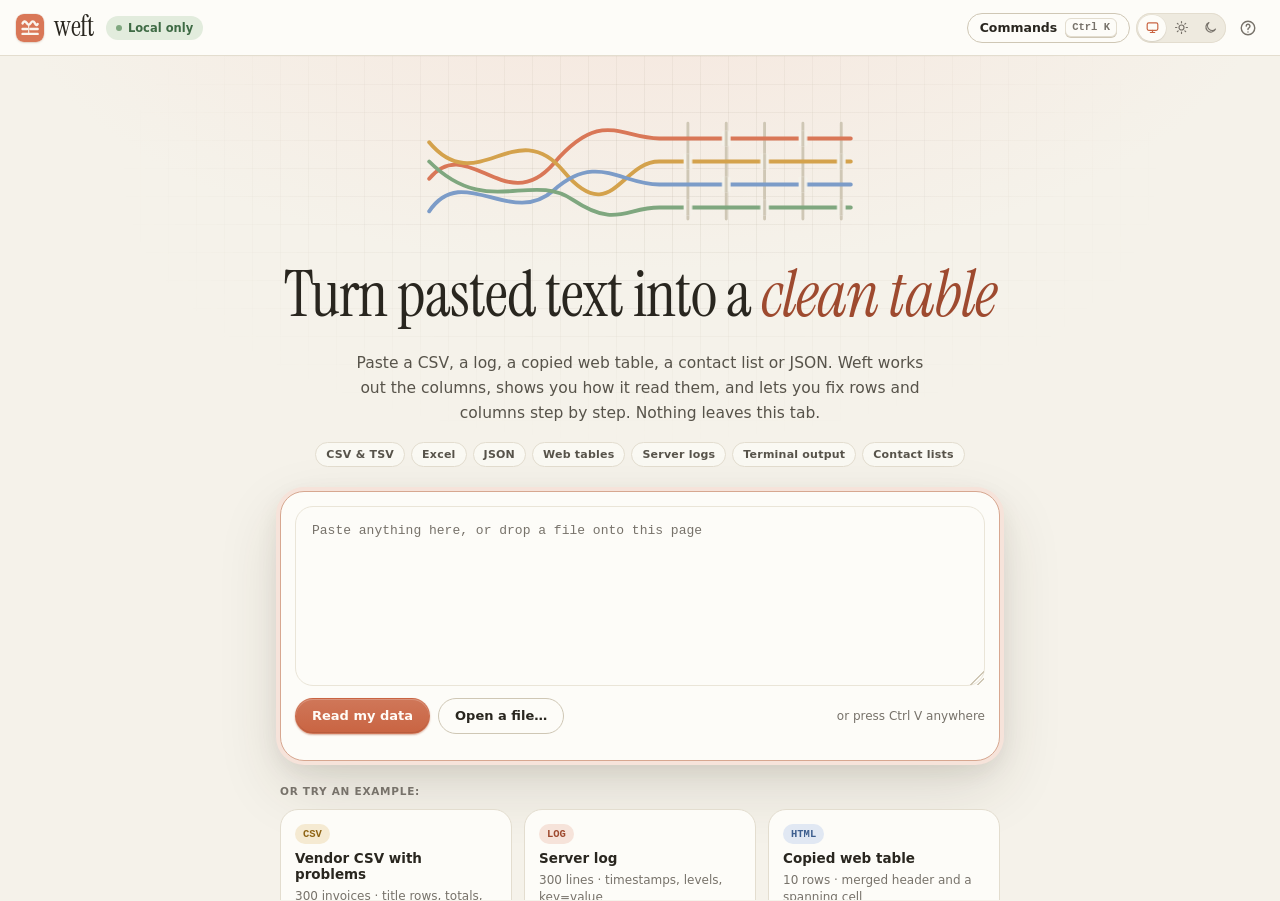
==== commit d9de7986: "Weft 2.6.2: app-styled form controls - Add js/ui/01-controls.js: every select gets an in-app dropdow" ====
--- a/index.html
+++ b/index.html
@@ -9,6 +9,7 @@
 <meta name="color-scheme" content="light dark">
 <meta name="theme-color" content="#F5F2EA" data-light="#F5F2EA" media="(prefers-color-scheme: light)">
 <meta name="theme-color" content="#1F1E1C" data-dark="#1F1E1C" media="(prefers-color-scheme: dark)">
+<link rel="icon" href="favicon.ico" sizes="16x16 32x32 48x48 256x256">
 <link rel="icon" type="image/svg+xml" href="favicon.svg">
 <link rel="icon" type="image/jpeg" sizes="256x256" href="images/icon-256.jpg">
 <link rel="apple-touch-icon" href="images/icon-256.jpg">
@@ -50,6 +51,7 @@
     </div>
   </header>
 
+  <div class="table-tabs hidden" id="tableTabs" role="tablist" aria-label="Tables"></div>
   <div class="reading-bar hidden" id="readingBar" aria-label="How the input was read"></div>
   <nav class="toolbar hidden" id="toolbar" aria-label="Actions"></nav>
   <div class="scrub hidden" id="scrub">
@@ -145,6 +147,7 @@
 <script src="js/core/10-values.js"></script>
 <script src="js/core/20-parse.js"></script>
 <script src="js/core/30-detect.js"></script>
+<script src="js/core/35-tables.js"></script>
 <script src="js/core/40-ops-base.js"></script>
 <script src="js/core/41-ops-text.js"></script>
 <script src="js/core/42-ops-rows.js"></script>
@@ -156,6 +159,7 @@
 <script src="js/core/80-samples.js"></script>
 <script src="js/core/90-engine.js"></script>
 <script src="js/ui/00-dom.js"></script>
+<script src="js/ui/01-controls.js"></script>
 <script src="js/ui/05-engine-client.js"></script>
 <script src="js/ui/10-state.js"></script>
 <script src="js/ui/20-selection.js"></script>
@@ -166,6 +170,7 @@
 <script src="js/ui/45-palette-menus.js"></script>
 <script src="js/ui/50-panels.js"></script>
 <script src="js/ui/55-inspector.js"></script>
+<script src="js/ui/58-tabs.js"></script>
 <script src="js/ui/60-reading.js"></script>
 <script src="js/ui/65-export-recipes.js"></script>
 <script src="js/ui/68-xlsx.js"></script>
--- a/css/weft.css
+++ b/css/weft.css
@@ -64,6 +64,52 @@
   --shadow-3:0 10px 30px rgba(0,0,0,.4),0 24px 64px rgba(0,0,0,.45);
   color-scheme:dark;
 }
+:root[data-contrast="high"]{
+  --bg:#FFFFFF;--bg-2:#F4F4F4;--surface:#FFFFFF;--surface-2:#F2F2F2;--raised:#E6E6E6;--raised-2:#D6D6D6;
+  --border:#6B6B6B;--border-hi:#2B2B2B;--line:#9A9A9A;
+  --ink:#000000;--ink-dim:#1A1A1A;--ink-mute:#3D3D3D;
+  --clay:#A3381A;--clay-hi:#842B12;--clay-soft:#B8441F;--clay-wash:#FFE2D6;--clay-ink:#7A260D;--on-clay:#FFFFFF;
+  --primary:#A3381A;--primary-hi:#842B12;--primary-wash:#FFE2D6;--on-primary:#FFFFFF;
+  --ochre:#6B4600;--ochre-line:#9A6700;--ochre-wash:#FFF0C2;
+  --sage:#1D4D24;--sage-line:#2E7D38;--sage-wash:#DDF2DA;
+  --slate:#1B3F75;--slate-line:#2F5FA8;--slate-wash:#DCE8FA;
+  --rose:#8A1414;--rose-line:#C02424;--rose-wash:#FFE0E0;
+  --stone:#333333;--stone-line:#5A5A5A;--stone-wash:#EBEBEB;
+  --sel-wash:#FFD9C7;--sel-line:#A3381A;--focus:#0050C8;--hatch:rgba(0,0,0,.18);--edge:rgba(0,0,0,.35);
+  --shadow-1:0 0 0 1px rgba(0,0,0,.25);--shadow-2:0 0 0 1px rgba(0,0,0,.4),0 4px 12px rgba(0,0,0,.15);--shadow-3:0 0 0 1px rgba(0,0,0,.5),0 12px 32px rgba(0,0,0,.25)
+}
+:root[data-contrast="high"][data-theme="dark"]{
+  --bg:#000000;--bg-2:#0A0A0A;--surface:#000000;--surface-2:#141414;--raised:#262626;--raised-2:#333333;
+  --border:#8C8C8C;--border-hi:#D9D9D9;--line:#5C5C5C;
+  --ink:#FFFFFF;--ink-dim:#F0F0F0;--ink-mute:#C8C8C8;
+  --clay:#FF9E7A;--clay-hi:#FFB596;--clay-soft:#FF9E7A;--clay-wash:#4A1E10;--clay-ink:#FFC2AA;--on-clay:#000000;
+  --primary:#FF9E7A;--primary-hi:#FFB596;--primary-wash:#4A1E10;--on-primary:#000000;
+  --ochre:#FFD36B;--ochre-line:#FFC233;--ochre-wash:#3D2E00;--sage:#9BEFA0;--sage-line:#5BD465;--sage-wash:#0E3312;
+  --slate:#A8CCFF;--slate-line:#6AA6FF;--slate-wash:#0D2547;--rose:#FFA3A3;--rose-line:#FF6B6B;--rose-wash:#470F0F;
+  --stone:#E0E0E0;--stone-line:#A6A6A6;--stone-wash:#262626;
+  --sel-wash:#5A2410;--sel-line:#FF9E7A;--focus:#7FB2FF;--hatch:rgba(255,255,255,.16);--edge:rgba(0,0,0,.8);
+  --shadow-1:0 0 0 1px rgba(255,255,255,.3);--shadow-2:0 0 0 1px rgba(255,255,255,.4);--shadow-3:0 0 0 1px rgba(255,255,255,.55);
+  color-scheme:dark
+}
+@media(prefers-color-scheme:dark){:root[data-contrast="high"]:not([data-theme="light"]){
+  --bg:#000000;--bg-2:#0A0A0A;--surface:#000000;--surface-2:#141414;--raised:#262626;--raised-2:#333333;
+  --border:#8C8C8C;--border-hi:#D9D9D9;--line:#5C5C5C;
+  --ink:#FFFFFF;--ink-dim:#F0F0F0;--ink-mute:#C8C8C8;
+  --clay:#FF9E7A;--clay-hi:#FFB596;--clay-soft:#FF9E7A;--clay-wash:#4A1E10;--clay-ink:#FFC2AA;--on-clay:#000000;
+  --primary:#FF9E7A;--primary-hi:#FFB596;--primary-wash:#4A1E10;--on-primary:#000000;
+  --ochre:#FFD36B;--ochre-line:#FFC233;--ochre-wash:#3D2E00;--sage:#9BEFA0;--sage-line:#5BD465;--sage-wash:#0E3312;
+  --slate:#A8CCFF;--slate-line:#6AA6FF;--slate-wash:#0D2547;--rose:#FFA3A3;--rose-line:#FF6B6B;--rose-wash:#470F0F;
+  --stone:#E0E0E0;--stone-line:#A6A6A6;--stone-wash:#262626;
+  --sel-wash:#5A2410;--sel-line:#FF9E7A;--focus:#7FB2FF;--hatch:rgba(255,255,255,.16);--edge:rgba(0,0,0,.8);
+  --shadow-1:0 0 0 1px rgba(255,255,255,.3);--shadow-2:0 0 0 1px rgba(255,255,255,.4);--shadow-3:0 0 0 1px rgba(255,255,255,.55);
+  color-scheme:dark
+}}
+:root[data-contrast="high"] .empty-view{background:none}
+:root[data-contrast="high"] .empty-view::before{display:none}
+:root[data-contrast="high"] .btn-primary{background:var(--primary)}
+:root[data-contrast="high"] .toast{background:var(--ink);-webkit-backdrop-filter:none;backdrop-filter:none}
+:root[data-contrast="high"] .scrim{-webkit-backdrop-filter:none;backdrop-filter:none}
+:root[data-contrast="high"] :focus-visible{outline-width:3px}
 :root[data-density="comfortable"]{--row-h:38px}
 :root[data-density="compact"]{--row-h:28px}
 
@@ -128,6 +174,18 @@
 .theme-switching,.theme-switching *,.theme-switching *::before,.theme-switching *::after{transition:background-color .28s var(--ease),color .28s var(--ease),border-color .28s var(--ease),fill .28s var(--ease),stroke .28s var(--ease),box-shadow .28s var(--ease)!important}
 
 .reading-bar{min-height:44px;display:flex;align-items:center;flex-wrap:wrap;gap:8px 10px;padding:6px 16px;background:var(--surface);border-bottom:1px solid var(--border);flex:none}
+.table-tabs{display:flex;align-items:flex-end;gap:2px;padding:6px 12px 0;background:var(--surface);border-bottom:1px solid var(--border);flex:none;overflow-x:auto;overflow-y:hidden;scrollbar-width:thin}
+.tt{display:inline-flex;align-items:center;gap:8px;flex:none;height:32px;max-width:220px;padding:0 6px 0 12px;border-radius:var(--r-sm) var(--r-sm) 0 0;background:transparent;color:var(--ink-dim);font:600 12.5px var(--sans);white-space:nowrap;cursor:pointer;box-shadow:inset 0 -2px 0 transparent;transition:background .12s,color .12s}
+.tt:hover{background:var(--surface-2);color:var(--ink)}
+.tt[aria-selected="true"]{background:var(--surface-2);color:var(--ink);box-shadow:inset 0 -2px 0 var(--primary)}
+.tt-name{min-width:0;overflow:hidden;text-overflow:ellipsis}
+.tt-size{font:500 11px var(--sans);color:var(--ink-mute)}
+.tt-x{display:inline-flex;align-items:center;justify-content:center;width:20px;height:20px;border-radius:var(--r-pill);color:var(--ink-mute)}
+.tt-x:hover{background:var(--raised);color:var(--ink)}
+.tt-x svg{width:12px;height:12px}
+.tt-add{display:inline-flex;align-items:center;justify-content:center;flex:none;width:30px;height:30px;margin:0 0 1px 4px;border-radius:var(--r-pill);color:var(--ink-mute);transition:background .12s,color .12s}
+.tt-add:hover{background:var(--surface-2);color:var(--ink)}
+@media(max-width:600px){.tt-size{display:none}.tt{max-width:160px}}
 .small-label{font:650 10.5px var(--sans);text-transform:uppercase;letter-spacing:.07em;color:var(--ink-mute)}
 .kind-badge{display:inline-flex;align-items:center;gap:6px;height:28px;padding:0 10px 0 12px;border-radius:var(--r-pill);background:var(--clay-wash);color:var(--clay-ink);font:650 12.5px var(--sans);box-shadow:inset 0 0 0 1px color-mix(in srgb,var(--clay) 22%,transparent);transition:box-shadow .12s}
 .kind-badge:hover{box-shadow:inset 0 0 0 1px var(--clay)}
@@ -237,8 +295,11 @@
 .typebadge:hover{box-shadow:inset 0 0 0 1px var(--ink-mute)}
 .t-number .typebadge{background:var(--slate-wash);color:var(--slate);box-shadow:none}
 .t-date .typebadge{background:var(--sage-wash);color:var(--sage);box-shadow:none}
-.gh-fill{position:absolute;left:12px;right:12px;bottom:5px;height:2px;border-radius:2px;background:var(--line);overflow:hidden;pointer-events:none}
-.gh-fill i{display:block;height:100%;border-radius:2px;background:var(--sage-line);opacity:.8}
+.gh-fill{position:absolute;left:12px;right:12px;bottom:0;height:10px;padding:5px 0 3px;pointer-events:none}
+.gh-fill::before{content:"";position:absolute;left:0;right:0;top:5px;height:2px;border-radius:2px;background:var(--line)}
+.gh-fill i{position:relative;display:block;height:2px;border-radius:2px;background:var(--sage-line);opacity:.8;transition:height .12s,transform .12s}
+.gh-fill.can{pointer-events:auto;cursor:pointer}
+.gh-fill.can:hover i{height:4px;transform:translateY(-1px);opacity:1}
 .gh-fill.mid i{background:var(--ochre-line)}
 .gh-fill.low i{background:var(--rose-line)}
 .gh-sort{color:var(--clay);flex:none}
@@ -401,9 +462,61 @@
 .textarea{height:auto;min-height:220px;padding:12px;line-height:1.6;resize:vertical;width:100%}
 .select{padding-right:28px;appearance:none;background-image:linear-gradient(45deg,transparent 50%,var(--ink-mute) 50%),linear-gradient(135deg,var(--ink-mute) 50%,transparent 50%);background-position:calc(100% - 15px) 16px,calc(100% - 10px) 16px;background-size:5px 5px;background-repeat:no-repeat}
 .check{display:flex;align-items:center;gap:10px;font:500 13px var(--sans);color:var(--ink);cursor:pointer;margin-bottom:10px}
-.check input,.radio input{width:16px;height:16px;accent-color:var(--clay);flex:none}
+.radio input{margin-top:1px}
 .radio{display:flex;gap:10px;align-items:flex-start;padding:10px 12px;border-radius:var(--r-md);border:1px solid var(--border);margin-bottom:8px;cursor:pointer;font:500 13px/1.45 var(--sans)}
 .radio:has(input:checked){border-color:var(--clay);background:var(--clay-wash)}
+input[type="checkbox"],input[type="radio"]{-webkit-appearance:none;appearance:none;position:relative;display:inline-block;flex:none;width:18px;height:18px;margin:0;border:1.5px solid var(--border-hi);background:var(--surface);cursor:pointer;vertical-align:middle;transition:background .12s,border-color .12s,box-shadow .12s}
+input[type="checkbox"]{border-radius:6px}
+input[type="radio"]{border-radius:50%}
+input[type="checkbox"]:hover,input[type="radio"]:hover{border-color:var(--ink-mute)}
+input[type="checkbox"]:checked,input[type="checkbox"]:indeterminate{background:var(--clay);border-color:var(--clay)}
+input[type="checkbox"]:checked::after{content:"";position:absolute;left:4.5px;top:1px;width:5px;height:9px;border:solid var(--on-clay);border-width:0 2px 2px 0;transform:rotate(45deg)}
+input[type="checkbox"]:indeterminate::after{content:"";position:absolute;left:3px;top:6.5px;width:8px;height:2px;border-radius:2px;background:var(--on-clay)}
+input[type="radio"]:checked{border-color:var(--clay)}
+input[type="radio"]:checked::after{content:"";position:absolute;inset:3px;border-radius:50%;background:var(--clay)}
+input[type="checkbox"]:focus-visible,input[type="radio"]:focus-visible{outline:none;border-color:var(--clay);box-shadow:0 0 0 3px var(--clay-wash)}
+input[type="checkbox"]:disabled,input[type="radio"]:disabled{opacity:.5;cursor:not-allowed}
+.dd{position:relative;display:inline-flex;vertical-align:middle;min-width:84px;max-width:100%}
+.dd-native{position:absolute;left:0;bottom:0;width:100%;height:1px;margin:0;padding:0;border:0;opacity:0;pointer-events:none}
+.dd-trigger{flex:1;min-width:0;width:100%;display:flex;align-items:center;gap:8px;padding:0 10px 0 12px;text-align:left;cursor:pointer;background-image:none;transition:border-color .12s,box-shadow .12s}
+.dd-trigger:hover{border-color:var(--ink-mute)}
+.dd-trigger[aria-expanded="true"]{border-color:var(--clay);box-shadow:0 0 0 3px var(--clay-wash)}
+.dd-trigger:disabled{opacity:.55;cursor:not-allowed}
+.dd-trigger>svg{flex:none;color:var(--ink-mute);transition:transform .15s var(--ease),color .12s}
+.dd-trigger[aria-expanded="true"]>svg{transform:rotate(180deg);color:var(--clay)}
+.dd-label{flex:1;min-width:0;display:grid}
+.dd-label>*{grid-area:1/1;min-width:0}
+.dd-cur{overflow:hidden;text-overflow:ellipsis;white-space:nowrap}
+.dd-ghosts{display:grid;height:0;overflow:hidden;visibility:hidden;white-space:nowrap;pointer-events:none}
+.dd-ghosts>span{grid-area:1/1}
+.dd-scrim{position:fixed;inset:0;z-index:69;background:transparent}
+.dd-list{padding:6px}
+.dd-opt{flex:none}
+.dd-opt[aria-selected="true"],.dd-opt[aria-selected="true"]:hover,.dd-opt[aria-selected="true"]:focus{color:var(--clay-ink);font-weight:650}
+.dd-opt[aria-selected="true"] svg{color:var(--clay)}
+.dd-empty{padding:10px;font:450 12.5px var(--sans);color:var(--ink-mute)}
+.num{position:relative;display:inline-flex;vertical-align:middle;min-width:0}
+.num>input{flex:1;width:100%;padding-right:32px;-moz-appearance:textfield;appearance:textfield}
+.num>input::-webkit-outer-spin-button,.num>input::-webkit-inner-spin-button{-webkit-appearance:none;margin:0;display:none}
+.num-btns{position:absolute;right:4px;top:4px;bottom:4px;width:22px;display:flex;flex-direction:column;gap:1px}
+.num-btn{flex:1;min-height:0;padding:0;display:flex;align-items:center;justify-content:center;border-radius:5px;color:var(--ink-dim);cursor:pointer;transition:background .12s,color .12s}
+.num-btn:hover{background:var(--raised);color:var(--ink)}
+.num-btn:active{background:var(--raised-2)}
+.num-up svg{transform:rotate(180deg)}
+.num:has(input:disabled) .num-btns{opacity:.4;pointer-events:none}
+.search-clear{flex:none}
+input[type="search"]{-webkit-appearance:none;appearance:none}
+input[type="search"]::-webkit-search-decoration,input[type="search"]::-webkit-search-cancel-button,input[type="search"]::-webkit-search-results-button,input[type="search"]::-webkit-search-results-decoration{-webkit-appearance:none;display:none}
+details>summary{display:flex;align-items:center;gap:6px;width:fit-content;list-style:none;cursor:pointer;user-select:none;outline:none;border-radius:var(--r-xs);transition:color .12s}
+details>summary::-webkit-details-marker{display:none}
+details>summary::before{content:"";flex:none;width:6px;height:6px;margin:0 4px 0 2px;border-right:1.8px solid currentColor;border-bottom:1.8px solid currentColor;transform:rotate(-45deg);transition:transform .15s var(--ease)}
+details[open]>summary::before{transform:rotate(45deg)}
+details>summary:hover{color:var(--ink)}
+details>summary:focus-visible{box-shadow:0 0 0 3px var(--clay-wash)}
+textarea::-webkit-resizer{background:linear-gradient(135deg,transparent 0 52%,var(--border-hi) 52% 60%,transparent 60% 74%,var(--border-hi) 74% 82%,transparent 82%)}
+.scrub-track input:focus-visible{outline:none}
+.scrub-track input:focus-visible::-webkit-slider-thumb{box-shadow:0 0 0 1px var(--clay),0 0 0 5px var(--clay-wash)}
+.scrub-track input:focus-visible::-moz-range-thumb{box-shadow:0 0 0 1px var(--clay),0 0 0 5px var(--clay-wash)}
 .radio small{display:block;color:var(--ink-mute);font-size:12px}
 .col-chips{display:flex;flex-wrap:wrap;gap:6px;max-height:150px;overflow-y:auto;padding:2px}
 .col-chip{height:28px;padding:0 12px;border-radius:var(--r-pill);border:1px solid var(--border-hi);font:550 12px var(--sans);color:var(--ink-dim);background:var(--surface);max-width:220px;overflow:hidden;text-overflow:ellipsis;white-space:nowrap}
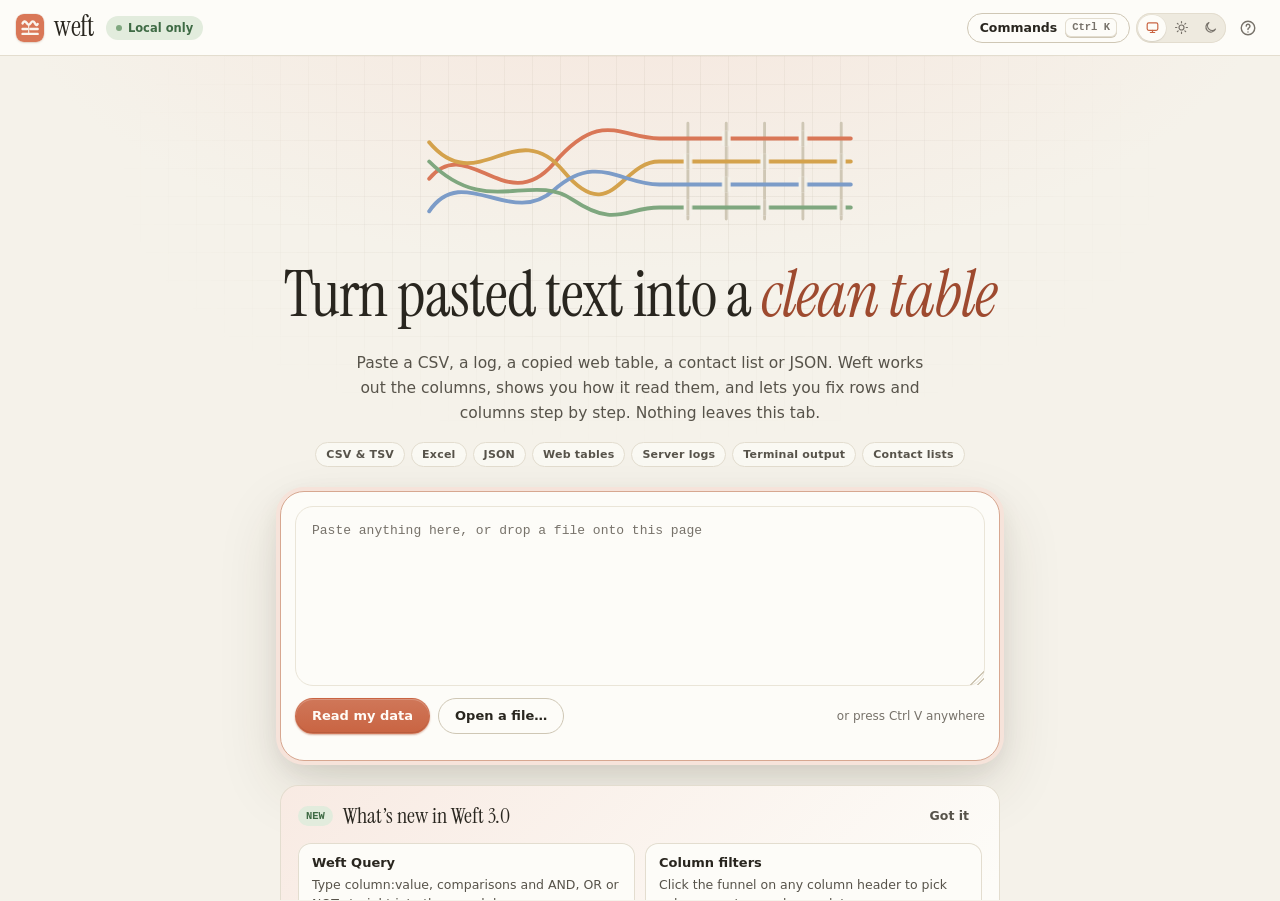
==== commit 8bce941f: "Weft 3.0: query language, column filters, find & replace, formulas Add Weft Query to the search box:" ====
--- a/index.html
+++ b/index.html
@@ -31,8 +31,11 @@
     <span class="spacer"></span>
     <div class="search-box hidden" id="searchBox" role="search">
       <svg width="16" height="16" viewBox="0 0 24 24" fill="none" stroke="currentColor" stroke-width="1.9" stroke-linecap="round" aria-hidden="true"><circle cx="11" cy="11" r="6.5"/><path d="M20 20l-4.2-4.2"/></svg>
-      <input id="searchInput" type="search" placeholder="Search rows" aria-label="Search rows" autocomplete="off" spellcheck="false">
+      <span class="sb-field"><span class="sb-mirror" id="searchMirror" aria-hidden="true"></span><input id="searchInput" type="search" placeholder="Search rows, or try status:paid" aria-label="Search rows" autocomplete="off" spellcheck="false"></span>
+      <button type="button" class="sb-badge hidden" id="searchBadge" aria-label="Search problem"><svg width="14" height="14" viewBox="0 0 24 24" fill="none" stroke="currentColor" stroke-width="2.2" stroke-linecap="round" aria-hidden="true"><path d="M12 8v5M12 16.5v.1"/><circle cx="12" cy="12" r="9"/></svg></button>
+      <span class="sb-count hidden" id="searchCount" role="status"></span>
       <button type="button" class="btn btn-xs btn-secondary hidden" id="btnSearchStep" title="Keep only matching rows as a recipe step">Make this a step</button>
+      <button type="button" class="icon-btn sm" id="btnSearchHelp" aria-label="Search syntax" title="Search syntax"><svg width="14" height="14" viewBox="0 0 24 24" fill="none" stroke="currentColor" stroke-width="2" stroke-linecap="round" aria-hidden="true"><circle cx="12" cy="12" r="9"/><path d="M9.6 9.5a2.5 2.5 0 1 1 3.7 2.2c-.8.4-1.3 1-1.3 1.9v.4M12 17.2v.1"/></svg></button>
       <span class="kbd" id="searchHint">Ctrl F</span>
     </div>
     <div class="hdr-actions">
@@ -87,12 +90,13 @@
       </div>
       <div class="parse-err" id="parseErr" role="alert"></div>
     </section>
+    <section class="whatsnew hidden" id="whatsNew" aria-label="What’s new in Weft 3.0"></section>
     <section class="examples" aria-labelledby="exLabel">
       <span class="small-label" id="exLabel">Or try an example:</span>
       <div class="examples-grid" id="examplesGrid"></div>
     </section>
     <footer class="footnote">
-      <span>Runs offline. No accounts, no uploads, no tracking.</span>
+      <span>Runs offline. No accounts, no uploads, no tracking. <span id="appVersion" class="app-version"></span></span>
       <button type="button" class="link-btn" id="stressLink">Performance test (200,000 rows)</button>
     </footer>
   </main>
@@ -112,7 +116,7 @@
     </aside>
     <section class="grid-wrap" aria-label="Data">
       <div class="progress-bar hidden" id="progress" role="progressbar" aria-busy="true" aria-label="Working"><i></i></div>
-      <div class="vfilter hidden" id="vfilter" style="display:flex;align-items:center;gap:10px;padding:8px 16px;background:var(--slate-wash);font:500 12.5px var(--sans);border-bottom:1px solid var(--border)"></div>
+      <div class="vfilter hidden" id="vfilter"></div>
       <div class="gscroll" id="gscroll" tabindex="0" role="grid" aria-label="Table" aria-multiselectable="true">
         <div id="grid" class="gsizer-wrap">
           <div class="gsizer" id="gsizer">
@@ -153,6 +157,9 @@
 <script src="js/core/42-ops-rows.js"></script>
 <script src="js/core/43-ops-cols.js"></script>
 <script src="js/core/44-ops-reshape.js"></script>
+<script src="js/core/45-query.js"></script>
+<script src="js/core/46-formula.js"></script>
+<script src="js/core/47-ops-formula.js"></script>
 <script src="js/core/50-synthesis.js"></script>
 <script src="js/core/60-pipeline.js"></script>
 <script src="js/core/70-insights.js"></script>
@@ -169,7 +176,11 @@
 <script src="js/ui/40-commands.js"></script>
 <script src="js/ui/45-palette-menus.js"></script>
 <script src="js/ui/50-panels.js"></script>
+<script src="js/ui/52-querybar.js"></script>
+<script src="js/ui/53-colfilter.js"></script>
+<script src="js/ui/54-find.js"></script>
 <script src="js/ui/55-inspector.js"></script>
+<script src="js/ui/57-whatsnew.js"></script>
 <script src="js/ui/58-tabs.js"></script>
 <script src="js/ui/60-reading.js"></script>
 <script src="js/ui/65-export-recipes.js"></script>
--- a/css/weft.css
+++ b/css/weft.css
@@ -160,8 +160,9 @@
 .fmt-tag{font:650 10px/1 var(--mono);padding:5px 8px;border-radius:var(--r-pill);background:var(--clay-wash);color:var(--clay-ink);letter-spacing:.05em;white-space:nowrap}
 .file-name{font:600 13px var(--sans);color:var(--ink-dim);max-width:260px;min-width:0;overflow:hidden;text-overflow:ellipsis;white-space:nowrap}
 .spacer{flex:1}
-.search-box{display:flex;align-items:center;gap:8px;height:34px;padding:0 6px 0 12px;background:var(--surface-2);border:1px solid var(--border);border-radius:var(--r-pill);width:min(300px,28vw);transition:border-color .12s,background .12s,box-shadow .12s,width .2s var(--ease)}
-.search-box:focus-within{border-color:var(--clay);background:var(--surface);box-shadow:0 0 0 3px var(--clay-wash);width:min(360px,32vw)}
+.search-box{display:flex;align-items:center;gap:8px;height:34px;padding:0 6px 0 12px;background:var(--surface-2);border:1px solid var(--border);border-radius:var(--r-pill);width:min(380px,34vw);transition:border-color .12s,background .12s,box-shadow .12s,width .2s var(--ease)}
+.search-box:focus-within{border-color:var(--clay);background:var(--surface);box-shadow:0 0 0 3px var(--clay-wash);width:min(520px,46vw)}
+.search-box:focus-within .kbd,.search-box:has(input:not(:placeholder-shown)) .kbd{display:none}
 .search-box svg{color:var(--ink-mute)}
 .search-box input{flex:1;min-width:0;border:0;background:transparent;outline:none;font:500 13px var(--sans)}
 .search-box input::placeholder{color:var(--ink-mute)}
@@ -317,6 +318,12 @@
 .gc.idx{position:sticky;left:0;z-index:2;text-align:right;color:var(--ink-mute);background:var(--surface);border-right:1px solid var(--border);font-size:11px;cursor:pointer;user-select:none}
 .grow.even .gc.idx{background:var(--surface-2)}
 .gscroll.scrolled-x .gh.idx,.gscroll.scrolled-x .gc.idx{box-shadow:8px 0 12px -10px var(--edge)}
+.gh.pin{position:sticky;z-index:3;background:var(--surface)}
+.gh.pin:hover{background:var(--surface-2)}
+.gc.pin{position:sticky;z-index:1}
+.gscroll.scrolled-x .gh.pinend,.gscroll.scrolled-x .gc.pinend{box-shadow:8px 0 12px -10px var(--edge)}
+.gh-pin{display:inline-flex;color:var(--clay);flex:none}
+.gh.pin.colsel{background:var(--sel-wash)}
 .grow:hover .gc{background:var(--raised)}
 .grow:hover .gc.idx{color:var(--ink);box-shadow:inset 3px 0 0 var(--clay-soft)}
 .gc.empty{background-image:repeating-linear-gradient(135deg,transparent 0 6px,var(--hatch) 6px 7px)}
@@ -373,6 +380,16 @@
 .lineage li::after{content:"";position:absolute;left:7px;top:15px;bottom:0;width:2px;background:var(--border)}
 .lineage li:last-child::after{display:none}
 .lineage code{display:block;font:500 12px var(--mono);color:var(--ink);background:var(--surface-2);padding:4px 8px;border-radius:6px;margin-top:3px;white-space:pre-wrap;word-break:break-all}
+.hist-svg{display:block;width:100%;height:auto;overflow:visible}
+.hist-axis{stroke:var(--border);stroke-width:1}
+.hb{cursor:pointer;outline:none}
+.hb-bar{fill:var(--slate-line);transition:fill .1s}
+.hb:hover .hb-bar{fill:var(--slate)}
+.hb.on .hb-bar{fill:var(--clay)}
+.hb:focus-visible .hb-hit{stroke:var(--focus);stroke-width:2}
+.hist-axis-labels{display:flex;justify-content:space-between;font:500 10.5px var(--mono);color:var(--ink-mute);margin-top:4px}
+.insp-note.hist-note{text-align:left;padding:6px 0 0;margin:0}
+.hist-slot{margin:14px 0 4px}
 .sec-title{font:650 10.5px var(--sans);text-transform:uppercase;letter-spacing:.07em;color:var(--ink-mute);margin:4px 0 8px}
 .insp-note{font:450 12.5px/1.55 var(--sans);color:var(--ink-dim);padding:20px 8px;text-align:center}
 
@@ -421,6 +438,19 @@
 .paste-actions{display:flex;align-items:center;gap:8px;flex-wrap:wrap}
 .paste-hint{margin-left:auto;font:500 12px var(--sans);color:var(--ink-mute)}
 .parse-err{font:500 13px var(--sans);color:var(--rose);display:flex;gap:8px;align-items:flex-start}
+.app-version{font-family:var(--mono);font-size:11px;color:var(--ink-mute);margin-left:6px}
+.whatsnew{width:min(720px,100%);display:flex;flex-direction:column;gap:12px;padding:16px 18px;border-radius:var(--r-lg);background:linear-gradient(135deg,color-mix(in srgb,var(--clay-wash) 70%,var(--surface)),var(--surface) 75%);box-shadow:inset 0 0 0 1px var(--border)}
+.whatsnew.hidden{display:none}
+.wn-head{display:flex;align-items:center;gap:10px}
+.wn-head h2{font:400 22px/1.1 var(--display);margin:0;color:var(--ink)}
+.wn-list{list-style:none;margin:0;padding:0;display:grid;grid-template-columns:repeat(2,minmax(0,1fr));gap:10px}
+.wn-item{display:flex;flex-direction:column;align-items:flex-start;gap:6px;padding:12px 14px;border-radius:var(--r-md);background:var(--surface);box-shadow:inset 0 0 0 1px var(--border)}
+.wn-title{font:650 13px var(--sans);color:var(--ink)}
+.wn-text{font:450 12.5px/1.5 var(--sans);color:var(--ink-dim);margin:0}
+.wn-ex{font:500 11.5px var(--mono);color:var(--clay-ink);background:var(--surface-2);padding:3px 7px;border-radius:6px;max-width:100%;overflow:hidden;text-overflow:ellipsis;white-space:nowrap}
+.wn-try{margin-top:auto}
+.wn-body .wn-list{margin-top:8px}
+@media (max-width:640px){.wn-list{grid-template-columns:1fr}}
 .examples{width:min(720px,100%);display:flex;flex-direction:column;gap:12px}
 .examples-grid{display:grid;grid-template-columns:repeat(3,1fr);gap:12px}
 .example-card{position:relative;text-align:left;padding:14px 14px 14px;border-radius:var(--r-lg);background:var(--surface);border:1px solid var(--border);display:flex;flex-direction:column;gap:6px;transition:transform .18s var(--ease),box-shadow .18s,border-color .15s}
@@ -462,6 +492,7 @@
 .textarea{height:auto;min-height:220px;padding:12px;line-height:1.6;resize:vertical;width:100%}
 .select{padding-right:28px;appearance:none;background-image:linear-gradient(45deg,transparent 50%,var(--ink-mute) 50%),linear-gradient(135deg,var(--ink-mute) 50%,transparent 50%);background-position:calc(100% - 15px) 16px,calc(100% - 10px) 16px;background-size:5px 5px;background-repeat:no-repeat}
 .check{display:flex;align-items:center;gap:10px;font:500 13px var(--sans);color:var(--ink);cursor:pointer;margin-bottom:10px}
+.check.is-disabled{opacity:.6;cursor:not-allowed}
 .radio input{margin-top:1px}
 .radio{display:flex;gap:10px;align-items:flex-start;padding:10px 12px;border-radius:var(--r-md);border:1px solid var(--border);margin-bottom:8px;cursor:pointer;font:500 13px/1.45 var(--sans)}
 .radio:has(input:checked){border-color:var(--clay);background:var(--clay-wash)}
@@ -536,6 +567,20 @@
 .pv-line{font:650 13px var(--sans);margin-bottom:8px}
 .pv-line .neg{color:var(--rose)}.pv-line .pos{color:var(--sage)}
 .pv-err{color:var(--rose);font:500 12.5px var(--sans)}
+.fx-field{display:flex;flex-direction:column;gap:8px}
+.fx-input{min-height:76px;resize:vertical;line-height:1.55;font-size:13px}
+.fx-input[aria-invalid="true"]{border-color:var(--rose-line);box-shadow:0 0 0 3px var(--rose-wash)}
+.fx-caret{margin:0;padding:8px 10px;border-radius:var(--r-md);background:var(--rose-wash);border:1px solid var(--rose-line);color:var(--rose);font:12.5px/1.5 var(--mono);white-space:pre;overflow-x:auto}
+.fx-msg{font:12.5px var(--sans);color:var(--ink-dim);min-height:18px}
+.fx-msg:empty{display:none}
+.fx-picks{display:flex;gap:8px;flex-wrap:wrap}
+.fx-pick{height:32px;min-width:170px;flex:1 1 170px}
+.fx-examples{display:flex;flex-wrap:wrap;gap:6px;align-items:center}
+.fx-examples .btn{font-family:var(--mono);font-size:11.5px;max-width:100%;overflow:hidden;text-overflow:ellipsis;white-space:nowrap}
+.fb-fx-label{white-space:nowrap}
+.fb-fx-hint{color:var(--rose);flex-basis:100%}
+.cond-row .vals:has(.fb-fx-hint){flex-wrap:wrap}
+.cond-row .vals .fb-fx-hint:empty{display:none}
 .pv-warn{color:var(--ochre);font:500 12px var(--sans);margin-bottom:6px}
 .mini-table{width:100%;border-collapse:collapse;font:450 11.5px var(--mono);table-layout:fixed}
 .mini-table th{font:650 11px var(--sans);color:var(--ink-mute);text-align:left;padding:4px 8px;border-bottom:1px solid var(--border);overflow:hidden;text-overflow:ellipsis;white-space:nowrap}
@@ -638,6 +683,93 @@
 .halo .halo-alts button[aria-pressed="true"]{background:var(--clay-wash);color:var(--clay-ink)}
 .halo-actions{display:flex;gap:6px;justify-content:flex-end}
 
+
+.vfilter{display:flex;align-items:center;gap:10px;padding:8px 16px;background:var(--slate-wash);font:500 12.5px var(--sans);border-bottom:1px solid var(--border);flex-wrap:wrap}
+.vfilter.hidden{display:none}
+.vfilter .ico{color:var(--slate)}
+.vf-count{font-weight:650;color:var(--ink)}
+.vf-chips{display:flex;flex-wrap:wrap;gap:6px;min-width:0}
+.vf-chip{display:inline-flex;align-items:center;max-width:320px;height:26px;border-radius:var(--r-pill);background:var(--surface);border:1px solid var(--slate-line);color:var(--ink)}
+.vf-chip-text{min-width:0;padding:0 4px 0 10px;overflow:hidden;text-overflow:ellipsis;white-space:nowrap;font:550 12px var(--sans);color:var(--ink);height:100%;border-radius:var(--r-pill) 0 0 var(--r-pill)}
+.vf-chip-text.static{display:inline-flex;align-items:center}
+.vf-chip-text:not(.static):hover{background:var(--slate-wash)}
+.vf-chip-x{width:24px;height:24px;display:inline-flex;align-items:center;justify-content:center;border-radius:50%;color:var(--ink-mute);flex:none;margin-right:1px}
+.vf-chip-x:hover{background:var(--raised);color:var(--ink)}
+.grow-1{flex:1}
+
+.gh-filter{width:22px;height:22px;border-radius:6px;display:flex;align-items:center;justify-content:center;color:var(--ink-mute);flex:none;opacity:.7}
+.gh-filter:hover,.gh:hover .gh-filter,.gh-filter:focus-visible,.gh-filter[aria-expanded="true"]{opacity:1;background:var(--raised-2);color:var(--ink)}
+.gh-filter.on{opacity:1;color:var(--on-clay);background:var(--clay)}
+.gh-filter.on svg{fill:currentColor}
+.gh-filter.on:hover{background:var(--clay-hi);color:var(--on-clay)}
+.gsizer-wrap.no-funnels .gh-filter:not(.on){display:none}
+.gc.findcur{outline:2px dashed var(--slate);outline-offset:-3px;background:var(--slate-wash)!important}
+mark.hit{border-radius:3px}
+
+.cf-scrim{position:fixed;inset:0;z-index:68;background:transparent}
+.cf-pop{position:fixed;z-index:70;width:304px;max-width:calc(100vw - 16px);max-height:calc(100vh - 24px);display:flex;flex-direction:column;gap:8px;padding:10px;background:var(--surface);border:1px solid var(--border);border-radius:var(--r-lg);box-shadow:var(--shadow-3);overflow:hidden}
+.cf-head{display:flex;align-items:center;gap:8px}
+.cf-title{flex:1;min-width:0;overflow:hidden;text-overflow:ellipsis;white-space:nowrap;font:650 13px var(--sans);color:var(--ink)}
+.cf-sort{display:grid;grid-template-columns:1fr;gap:2px}
+.cf-sbtn{display:flex;align-items:center;gap:10px;height:32px;padding:0 10px;border-radius:var(--r-sm);font:500 13px var(--sans);color:var(--ink);text-align:left}
+.cf-sbtn:hover{background:var(--raised)}
+.cf-sbtn[aria-pressed="true"]{color:var(--clay-ink);background:var(--clay-wash)}
+.cf-typebtn{display:flex;align-items:center;justify-content:space-between;gap:8px;height:34px;padding:0 10px;border-radius:var(--r-sm);border:1px solid var(--border);font:550 13px var(--sans);color:var(--ink);background:var(--surface-2)}
+.cf-typebtn:hover{background:var(--raised)}
+.cf-typebtn.back{justify-content:flex-start}
+.cf-searchrow .input{width:100%}
+.cf-list{flex:1;min-height:80px;max-height:260px;overflow-y:auto;border:1px solid var(--border);border-radius:var(--r-sm);background:var(--surface-2);padding:4px}
+.cf-row{display:flex;align-items:center;gap:8px;min-height:30px;padding:0 8px;border-radius:6px;font:500 13px var(--sans);color:var(--ink);cursor:pointer}
+.cf-row:hover{background:var(--raised)}
+.cf-row.blank .cf-val{font-style:italic;color:var(--ink-dim)}
+.cf-all{border-bottom:1px solid var(--line);border-radius:6px 6px 0 0;margin-bottom:2px;font-weight:650}
+.cf-val{flex:1;min-width:0;overflow:hidden;text-overflow:ellipsis;white-space:nowrap}
+.cf-n{flex:none;font:600 11px var(--mono);color:var(--ink-mute)}
+.cf-more,.cf-empty,.cf-loading,.cf-note{font:450 12px var(--sans);color:var(--ink-mute);padding:6px 4px}
+.cf-cond{display:flex;flex-direction:column;gap:8px}
+.cf-cond .field{margin:0}
+.cf-error{min-height:16px;font:550 12px var(--sans);color:var(--rose)}
+.cf-foot{display:flex;flex-wrap:wrap;align-items:center;gap:6px;padding-top:6px;border-top:1px solid var(--line)}
+.cf-clear{order:-1;flex:1 0 100%;justify-content:flex-start;max-width:100%;overflow:hidden;text-overflow:ellipsis;white-space:nowrap;text-align:left}
+.cf-foot .grow-1{flex:1}
+.cf-pop input[type="checkbox"]{accent-color:var(--clay);width:15px;height:15px;flex:none}
+@media(max-width:640px){
+  .cf-scrim{background:var(--scrim)}
+  .cf-pop.sheet{left:0;right:0;top:auto;bottom:0;width:auto;max-width:none;max-height:82vh;border-radius:var(--r-xl) var(--r-xl) 0 0;padding:14px 14px calc(14px + env(safe-area-inset-bottom))}
+  .cf-pop.sheet .cf-list{max-height:34vh}
+}
+
+.sb-field{position:relative;flex:1;min-width:0;height:100%;display:flex;align-items:center}
+.sb-field input{position:relative;z-index:1;width:100%;padding:0;background:transparent}
+.sb-mirror{position:absolute;left:0;right:0;top:0;bottom:0;display:block;overflow:hidden;white-space:pre;color:transparent;pointer-events:none;font:500 13px var(--sans);line-height:32px;z-index:0}
+.sb-mirror span{text-decoration-line:underline;text-decoration-thickness:2px;text-underline-offset:4px;text-decoration-color:transparent}
+.sb-mirror .qt-col{text-decoration-color:var(--slate-line)}
+.sb-mirror .qt-val{text-decoration-color:var(--sage-line)}
+.sb-mirror .qt-op{text-decoration-color:var(--ochre-line)}
+.sb-mirror .qt-re{text-decoration-color:var(--clay-soft)}
+.sb-mirror .qt-warn{text-decoration-style:dotted;text-decoration-color:var(--ochre-line)}
+.sb-mirror .qt-err{text-decoration-style:wavy;text-decoration-color:var(--ochre-line);text-underline-offset:3px}
+.sb-badge{flex:none;width:24px;height:24px;border-radius:50%;display:inline-flex;align-items:center;justify-content:center;color:var(--ochre);background:var(--ochre-wash);border:1px solid var(--ochre-line)}
+.sb-badge.hidden,.sb-count.hidden{display:none}
+.sb-count{flex:none;font:600 11.5px var(--mono);color:var(--ink-dim);white-space:nowrap}
+.sb-suggest{z-index:75;min-width:220px;max-height:280px}
+.sb-suggest .menu-item.active{background:var(--raised)}
+.sb-n{margin-left:auto;font:600 11px var(--mono);color:var(--ink-mute)}
+.qb-code{font:600 12px var(--mono);color:var(--clay-ink);background:var(--clay-wash);padding:2px 6px;border-radius:5px;white-space:nowrap}
+.qb-table td:first-child{width:46%;white-space:normal}
+.qb-table td{white-space:normal}
+
+.fb-tree{margin:8px 0;padding:10px 12px;border-radius:var(--r-md);background:var(--surface-2);border:1px solid var(--border);font:500 12.5px var(--mono);overflow-wrap:anywhere}
+.fr-body .field{margin-bottom:12px}
+.fr-opts{display:flex;flex-wrap:wrap;gap:6px 18px;margin:4px 0 0}
+.fr-opts .check{margin:0}
+.fr-sum{font-weight:650;margin-bottom:8px}
+.fr-err{color:var(--rose);font-weight:600}
+.fr-table{table-layout:fixed;margin-top:4px}
+.fr-before{color:var(--ink-mute);text-decoration:line-through;text-decoration-color:var(--rose-line)}
+.fr-after{background:var(--sage-wash);color:var(--ink)}
+.fr-note{margin-top:8px}
+
 @media(max-width:1100px){
   .inspector{position:absolute;right:0;top:0;bottom:0;z-index:20;box-shadow:var(--shadow-3)}
   .inspector.closed{display:none}
@@ -647,13 +779,15 @@
   .rail.closed{display:none}
   .file-meta{display:none}
   .search-box{width:auto;flex:1}
+  .search-box:focus-within{width:auto}
+  .sb-count{display:none}
   .hdr-actions .hide-sm{display:none}
   .gc{padding:0 8px}
   .rd-layout{grid-template-columns:1fr}
 }
 @media(max-width:640px){
   .app-header{gap:8px;padding:0 10px}
-  #btnCommands span:first-child,#btnCommands .kbd,.search-box .kbd,#btnHelp{display:none}
+  #btnCommands span:first-child,#btnCommands .kbd,.search-box .kbd,#btnHelp,#btnSearchHelp,#btnSearchStep{display:none!important}
   .theme-switch button{width:26px}
   body:has(#workspace:not(.hidden)) .theme-switch{display:none}
   #btnCommands::before{content:"⌘";font-size:15px}
